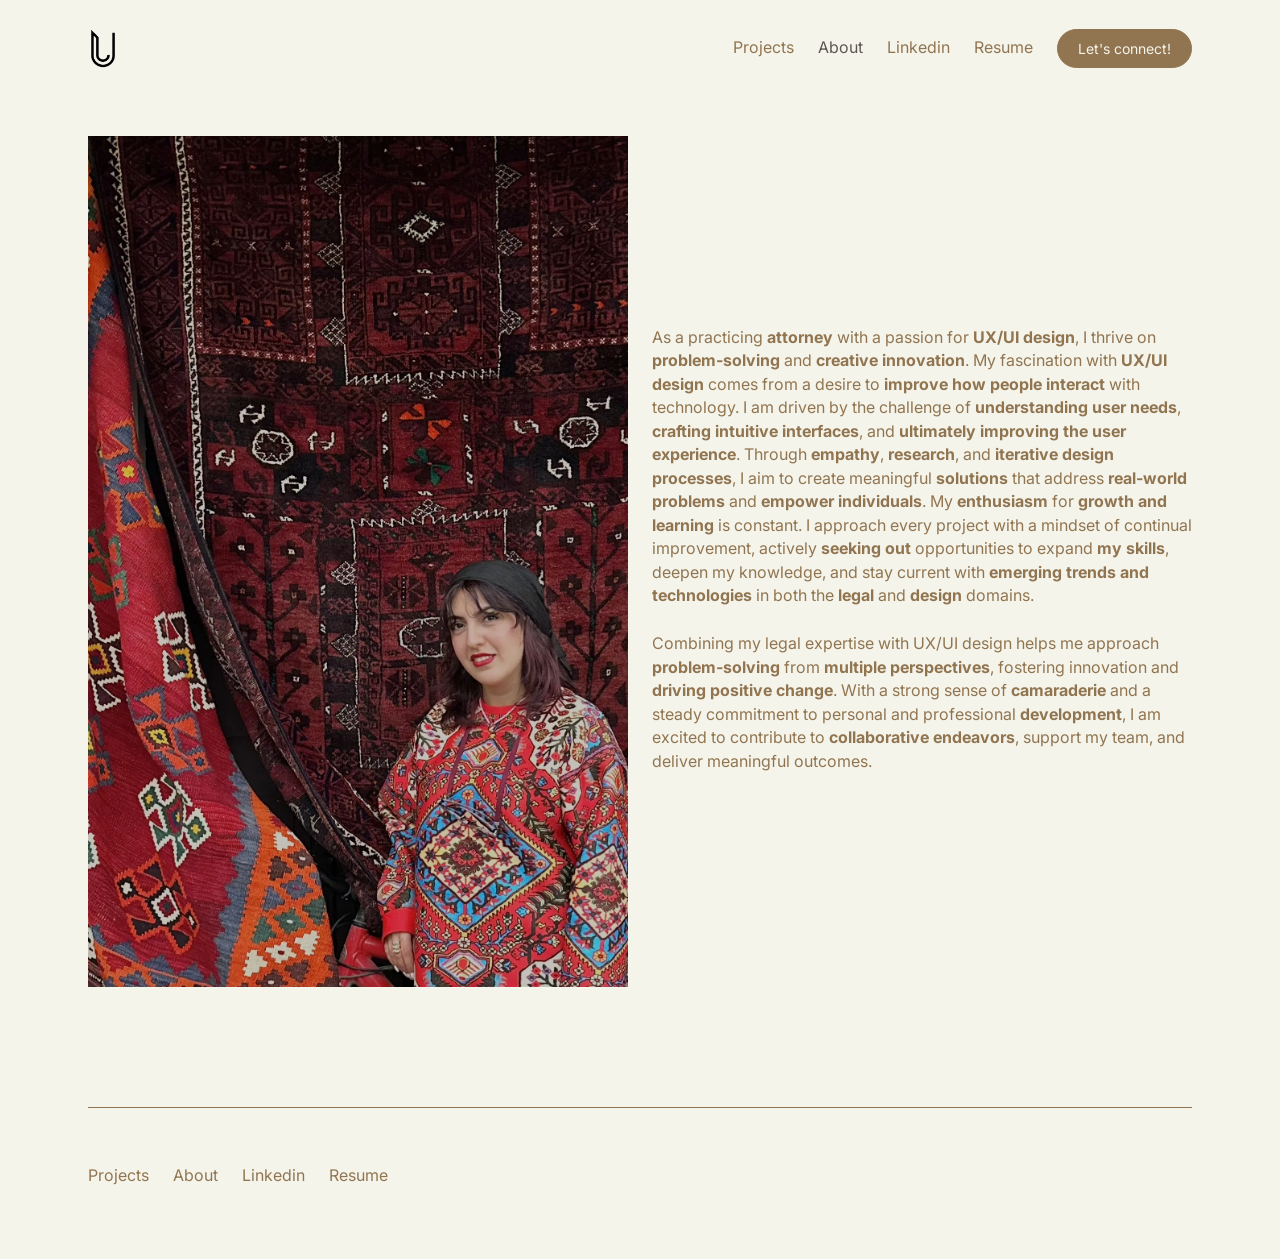
==== about.html @ b63288b0 "Add Lily Shaker portfolio site Static rebuild of lilyshaker.com: home, about, contact and four case " ====
<!doctype html>
<html lang="en">
<head>
<meta charset="utf-8">
<meta name="viewport" content="width=device-width, initial-scale=1, viewport-fit=cover">
<title>About — lily shaker&#x27;s Portfolio</title>
<meta name="description" content="lily shaker — UX /UI designer. It&#x27;s a lawyer&#x27;s journey into UX Design.">
<meta property="og:title" content="About — lily shaker&#x27;s Portfolio">
<meta property="og:description" content="lily shaker — UX /UI designer. It&#x27;s a lawyer&#x27;s journey into UX Design.">
<meta property="og:type" content="website">
<meta name="theme-color" content="#F5F4EB">
<link rel="icon" href="assets/img/photo_2025-04-30_170219-removebg-preview-c342f74a-4d41-411a-.webp">
<link rel="preconnect" href="https://fonts.googleapis.com">
<link rel="preconnect" href="https://fonts.gstatic.com" crossorigin>
<link rel="stylesheet" href="https://fonts.googleapis.com/css2?family=Inter:wght@400;700&display=swap">
<link rel="stylesheet" href="https://api.fontshare.com/v2/css?f[]=gambetta@600,700&display=swap">
<link rel="stylesheet" href="assets/css/style.css">
</head>
<body>
<header class="nav">
  <div class="wrap">
    <a class="logo" href="index.html" aria-label="Lily Shaker, home"><img src="assets/img/photo_2025-04-30_170219-removebg-preview-c342f74a-4d41-411a-.webp" alt="Lily Shaker logo" width="31" height="40"></a>
    <nav class="nav-links" aria-label="Main"><a href="index.html">Projects</a><a href="about.html" aria-current="page">About</a><a href="https://www.linkedin.com/in/lilyshaker" target="_blank" rel="noopener">Linkedin</a><a href="assets/Lily_Shaker_Resume.pdf" target="_blank" rel="noopener">Resume</a><a class="btn" href="contact.html">Let's connect!</a></nav>
    <button class="menu-btn" type="button" aria-label="Open menu" aria-expanded="false" aria-controls="menu"><svg viewBox="0 0 24 24" fill="none" stroke="currentColor" stroke-width="1.6" stroke-linecap="round"><path d="M4 7h16M4 12h16M4 17h16"/></svg></button>
  </div>
</header>
<div class="overlay" id="menu" aria-hidden="true">
  <div class="top">
    <a class="logo" href="index.html" aria-label="Lily Shaker, home"><img src="assets/img/photo_2025-04-30_170219-removebg-preview-c342f74a-4d41-411a-.webp" alt="" width="31" height="40"></a>
    <button class="close" type="button" aria-label="Close menu"><svg viewBox="0 0 24 24" fill="none" stroke="currentColor" stroke-width="1.6" stroke-linecap="round"><path d="M5 5l14 14M19 5L5 19"/></svg></button>
  </div>
  <nav aria-label="Menu"><a href="index.html">Projects</a><a href="about.html" aria-current="page">About</a><a href="https://www.linkedin.com/in/lilyshaker" target="_blank" rel="noopener">Linkedin</a><a href="assets/Lily_Shaker_Resume.pdf" target="_blank" rel="noopener">Resume</a><a class="btn" href="contact.html">Let's connect!</a></nav>
</div>
<main>
<section class="about">
  <div class="wrap grid12">
    <div style="grid-column:1/7" class="reveal"><img class="about-photo" src="assets/img/Rmwe0pkHVSwE8qAB.webp" alt="Lily Shaker standing in front of traditional Persian rugs" width="1341" height="2112"></div>
    <div style="grid-column:7/13" class="about-text rich reveal">
      <h1 class="visually-hidden" style="position:absolute;width:1px;height:1px;overflow:hidden;clip:rect(0 0 0 0)">About Lily Shaker</h1>
      <p>As a practicing <strong>attorney</strong> with a passion for <strong>UX/UI design</strong>, I thrive on <strong>problem-solving</strong> and <strong>creative innovation</strong>. My fascination with <strong>UX/UI design</strong> comes from a desire to <strong>improve how people interact</strong> with technology. I am driven by the challenge of <strong>understanding user needs</strong>, <strong>crafting intuitive interfaces</strong>, and <strong>ultimately improving the user experience</strong>. Through <strong>empathy</strong>, <strong>research</strong>, and <strong>iterative design processes</strong>, I aim to create meaningful <strong>solutions</strong> that address <strong>real-world problems</strong> and <strong>empower individuals</strong>. My <strong>enthusiasm</strong> for <strong>growth and learning</strong> is constant. I approach every project with a mindset of continual improvement, actively <strong>seeking out</strong> opportunities to expand <strong>my skills</strong>, deepen my knowledge, and stay current with <strong>emerging trends and technologies</strong> in both the <strong>legal</strong> and <strong>design</strong> domains.</p>
      <p>Combining my legal expertise with UX/UI design helps me approach <strong>problem-solving</strong> from <strong>multiple perspectives</strong>, fostering innovation and <strong>driving positive change</strong>. With a strong sense of <strong>camaraderie</strong> and a steady commitment to personal and professional <strong>development</strong>, I am excited to contribute to <strong>collaborative endeavors</strong>, support my team, and deliver meaningful outcomes.</p>
    </div>
  </div>
</section>
</main>
<footer class="footer">
  <div class="wrap">
    <hr class="rule">
    <nav aria-label="Footer"><a href="index.html">Projects</a><a href="about.html" aria-current="page">About</a><a href="https://www.linkedin.com/in/lilyshaker" target="_blank" rel="noopener">Linkedin</a><a href="assets/Lily_Shaker_Resume.pdf" target="_blank" rel="noopener">Resume</a></nav>
  </div>
</footer>
<button class="to-top" type="button" aria-label="Back to top"><svg viewBox="0 0 24 24" fill="none" stroke="currentColor" stroke-width="1.8" stroke-linecap="round" stroke-linejoin="round"><path d="M12 19V5M5 12l7-7 7 7"/></svg></button>
<script src="assets/js/main.js"></script>
</body>
</html>
---- assets/css/style.css ----
/* Lily Shaker portfolio
   Palette and type taken from the original lilyshaker.com theme */
:root {
  --bg: #F5F4EB;
  --ink: #5C5651;        /* headings */
  --text: #917550;       /* body copy, links, accents */
  --gold: #B58D56;
  --card: #E2E0D8;
  --line: #917550;
  --on-accent: #F5F4EB;
  --device: #1b1b1b;
  --serif: "Gambetta", "Libre Caslon Text", Georgia, "Times New Roman", serif;
  --sans: "Inter", system-ui, -apple-system, "Segoe UI", Roboto, Arial, sans-serif;
  --maxw: 1104px;
  --gutter: 24px;
  --nav-h: 96px;
  --ease: cubic-bezier(0.22, 0.61, 0.36, 1);
  color-scheme: light;
}

*, *::before, *::after { box-sizing: border-box; }
html { scroll-behavior: smooth; -webkit-text-size-adjust: 100%; }
body {
  margin: 0;
  background: var(--bg);
  color: var(--text);
  font: 400 16px/1.47 var(--sans);
  overflow-x: hidden;
}
img { max-width: 100%; height: auto; display: block; }
a { color: inherit; }
:focus-visible { outline: 2px solid var(--ink); outline-offset: 3px; border-radius: 4px; }
@media (prefers-reduced-motion: reduce) {
  html { scroll-behavior: auto; }
  *, *::before, *::after { animation: none !important; transition: none !important; }
}

/* ---------- Type ---------- */
h1, h2, h3, h4, h5 {
  font-family: var(--serif);
  font-weight: 600;
  color: var(--ink);
  margin: 0 0 .5em;
  text-wrap: balance;
}
h1 { font-size: 56px; line-height: 1.07; }
h2 { font-size: 44px; line-height: 1.14; }
h3 { font-size: 36px; line-height: 1.21; }
h4 { font-size: 28px; line-height: 1.3; }
h5 { font-size: 22px; line-height: 1.3; }
p, li { margin: 0 0 1em; }
p:last-child, ul:last-child, ol:last-child { margin-bottom: 0; }
ul, ol { padding-left: 1.4em; margin: 0 0 1em; }
li { margin-bottom: .35em; }
strong, b { font-weight: 700; }
.pc1 { color: var(--ink); }
.pc2 { color: var(--text); }
.pc3 { color: var(--gold); }
.pc4 { color: var(--card); }
.pc5 { color: var(--bg); }
.rich a { color: var(--ink); text-decoration-thickness: 1px; text-underline-offset: 3px; }
.rich a:hover { color: color-mix(in srgb, var(--ink) 80%, transparent); }

@media (max-width: 991px) {
  h1 { font-size: 40px; } h2 { font-size: 32.8px; } h3 { font-size: 28px; } h4 { font-size: 23.2px; }
}
@media (max-width: 600px) {
  h1 { font-size: 32px; line-height: 1.25; } h2 { font-size: 27.2px; line-height: 1.31; }
  h3 { font-size: 24px; line-height: 1.35; } h4 { font-size: 20.8px; line-height: 1.39; }
}

/* ---------- Layout ---------- */
.wrap { width: 100%; max-width: calc(var(--maxw) + 2 * var(--gutter)); margin-inline: auto; padding-inline: var(--gutter); }
.grid12 { display: grid; grid-template-columns: repeat(12, minmax(0, 1fr)); column-gap: 24px; row-gap: 32px; align-items: center; }
.grid12 > * { min-width: 0; }
.sec { position: relative; padding-block: var(--pt, 60px) var(--pb, 60px); }
.sec-bg { position: absolute; inset: 0; background-size: cover; background-position: center; z-index: -1; }
.align-center { text-align: center; }
.align-right { text-align: right; }
.align-left { text-align: left; }
@media (max-width: 767px) {
  .grid12 > * { grid-column: 1 / -1 !important; }
  .sec { padding-block: calc(var(--pt, 60px) * .6) calc(var(--pb, 60px) * .6); }
}

/* ---------- Navigation ---------- */
.nav {
  position: absolute; top: 0; left: 0; right: 0; z-index: 40;
  padding-top: env(safe-area-inset-top, 0px);
}
.nav .wrap { display: flex; align-items: center; justify-content: space-between; height: var(--nav-h); }
.logo { display: inline-flex; align-items: center; }
.logo img { width: 31px; height: 40px; object-fit: contain; }
.nav-links { display: flex; align-items: center; gap: 24px; }
.nav-links a { text-decoration: none; color: var(--text); transition: color .2s var(--ease); }
.nav-links a.btn, .overlay nav a.btn { color: var(--on-accent); }
.nav-links a:not(.btn):hover { color: var(--ink); }
.nav-links a[aria-current="page"] { color: var(--ink); }
.menu-btn { display: none; background: none; border: 0; padding: 8px; margin-right: -8px; cursor: pointer; color: var(--text); }
.menu-btn svg { width: 24px; height: 24px; display: block; }

.btn {
  display: inline-flex; align-items: center; justify-content: center;
  font: 400 14px/1.5 var(--sans); text-decoration: none; cursor: pointer;
  border-radius: 999px; padding: 8px 20px; border: 1px solid var(--text);
  background: var(--text); color: var(--on-accent);
  transition: color .2s var(--ease), background-color .2s var(--ease), box-shadow .2s var(--ease), border-color .2s var(--ease);
}
.btn:hover { background: var(--ink); border-color: var(--ink); color: var(--on-accent); }
.btn--outline { background: var(--bg); color: var(--text); font-size: 16px; padding: 10px 24px; }
.btn--outline:hover { background: var(--bg); color: var(--ink); border-color: var(--ink); }

.overlay {
  position: fixed; inset: 0; z-index: 60;
  background: color-mix(in srgb, var(--bg) 78%, transparent);
  -webkit-backdrop-filter: blur(16px); backdrop-filter: blur(16px);
  display: flex; flex-direction: column;
  padding: env(safe-area-inset-top, 0px) var(--gutter) 40px;
  opacity: 0; visibility: hidden; transition: opacity .25s var(--ease), visibility .25s;
}
.overlay.open { opacity: 1; visibility: visible; }
.overlay .top { display: flex; align-items: center; justify-content: space-between; height: var(--nav-h); }
.overlay .close { background: none; border: 0; padding: 8px; margin-right: -8px; cursor: pointer; color: var(--text); }
.overlay .close svg { width: 26px; height: 26px; display: block; }
.overlay nav { display: flex; flex-direction: column; align-items: center; gap: 40px; margin-top: 24px; }
.overlay nav a:not(.btn) { color: var(--text); text-decoration: none; font-size: 21px; }
.overlay nav a:not(.btn):hover { color: var(--ink); }
.overlay .btn { width: min(476px, 100%); font-size: 19px; padding: 14px; margin-top: 12px; }

@media (max-width: 991px) {
  .nav-links { display: none; }
  .menu-btn { display: block; }
}

/* ---------- Home hero ---------- */
.home-hero { position: relative; overflow: hidden; padding: calc(var(--nav-h) + 40px) 0 72px; text-align: center; }
.blobs { position: absolute; inset: -20% -10% auto; height: 120%; z-index: -1; pointer-events: none; filter: blur(60px); }
.blob { position: absolute; border-radius: 50%; opacity: .75; }
.blob.b1 { width: 46vw; height: 28vw; left: -8vw; top: -6vw; background: radial-gradient(circle at 50% 50%, #c9b089 0%, transparent 70%); animation: drift1 18s ease-in-out infinite alternate; }
.blob.b2 { width: 40vw; height: 32vw; right: -6vw; top: -10vw; background: radial-gradient(circle at 50% 50%, #c4a77b 0%, transparent 70%); animation: drift2 22s ease-in-out infinite alternate; }
.blob.b3 { width: 30vw; height: 22vw; left: 34vw; top: -12vw; background: radial-gradient(circle at 50% 50%, #ffffff 0%, transparent 70%); animation: drift3 16s ease-in-out infinite alternate; }
@keyframes drift1 { to { transform: translate(8vw, 3vw) scale(1.1); } }
@keyframes drift2 { to { transform: translate(-6vw, 4vw) scale(.92); } }
@keyframes drift3 { to { transform: translate(-10vw, 2vw) scale(1.15); } }
.home-hero h1 { font-size: 80px; line-height: 1.05; margin-bottom: 16px; }
.home-hero h2 { font-size: 56px; line-height: 1.07; margin-bottom: 28px; }
.home-hero p { max-width: 720px; margin: 0 auto; }
@media (max-width: 991px) { .home-hero h1 { font-size: 54.4px; } .home-hero h2 { font-size: 40px; } }
@media (max-width: 600px) { .home-hero h1 { font-size: 41.6px; line-height: 1.16; } .home-hero h2 { font-size: 32px; line-height: 1.25; } }

/* ---------- Project list ---------- */
.projects-head { padding-top: 24px; }
.projects-head h2 { font-weight: 700; margin-bottom: 40px; }
.rule { border: 0; border-top: 1px solid var(--line); margin: 0; }
.projects { display: grid; gap: 40px; padding-block: 56px 80px; }
.project {
  display: block; text-decoration: none; color: inherit;
  border: 1px solid var(--card); border-radius: 24px; padding: 24px;
  transition: background .3s, border-color .3s;
}
.project:hover { background: color-mix(in srgb, var(--card) 35%, var(--bg)); }
.project-media {
  position: relative; overflow: hidden; border-radius: 16px; background: var(--card);
  aspect-ratio: 2 / 1; max-width: 100%;
}
.project-media .stage { position: absolute; inset: 0; transition: transform .3s, filter .3s; }
.project:hover .project-media .stage { transform: scale(1.03); }
.project-info { padding: 36px clamp(0px, 7%, 52px) 28px; }
.label { display: inline-block; background: var(--text); color: var(--on-accent); font-size: 12px; line-height: 1.5; border-radius: 999px; padding: 8px 16px; margin-bottom: 16px; }
.project-info h3 { font-size: 32px; line-height: 1.25; margin-bottom: 14px; }
.project-info p { margin: 0; max-width: 62ch; }
@media (max-width: 991px) { .project-info h3 { font-size: 25.6px; } }
@media (max-width: 600px) {
  .project { padding: 12px; border-radius: 20px; }
  .project-media { aspect-ratio: 4 / 3; }
  .project-info { padding: 22px 8px 12px; }
  .project-info h3 { font-size: 22.4px; }
}

/* Device mockups used in covers */
.dev { position: absolute; box-shadow: 0 18px 40px rgba(40, 30, 15, .22); }
.dev img { width: 100%; height: 100%; object-fit: cover; object-position: top; }
.dev.phone { aspect-ratio: 9 / 19.5; border-radius: 9% / 4.2%; border: 5px solid var(--device); overflow: hidden; background: #000; }
.dev.laptop { border-radius: 10px 10px 4px 4px; border: 7px solid var(--device); border-bottom-width: 9px; overflow: hidden; background: #000; }
.dev.flat { border-radius: 14px; overflow: hidden; }
.cover-travl .laptop { width: 64%; aspect-ratio: 16 / 10; right: 0; bottom: -14%; border-right: 0; border-radius: 10px 0 0 4px; }
.cover-travl .phone { width: 19%; left: 26%; bottom: -26%; z-index: 2; }
.cover-tru .phone { width: 20%; bottom: -30%; }
.cover-tru .p1 { left: 26%; z-index: 1; bottom: -42%; }
.cover-tru .p2 { left: 38%; z-index: 0; bottom: -16%; width: 24%; }
.cover-tru .p3 { left: 58%; z-index: 1; bottom: -42%; }
.cover-thera .stage { transform-origin: 60% 40%; }
.cover-thera .strip { position: absolute; inset: -30% -10% -30% 10%; display: flex; gap: 4%; transform: rotate(-28deg); align-items: center; }
.cover-thera .strip .dev { position: relative; width: 24%; flex: none; }
.cover-thera .strip .dev:nth-child(2) { transform: translateY(-14%); }
.cover-thera .strip .dev:nth-child(3) { transform: translateY(10%); }
.cover-shoniz .laptop { width: 60%; aspect-ratio: 16 / 9.6; left: 25%; bottom: -6%; }
.cover-shoniz .laptop.small { width: 33%; left: 53%; bottom: -24%; z-index: 2; }

/* ---------- Case study ---------- */
.cs-hero { overflow: hidden; padding-top: calc(var(--nav-h) + 40px); min-height: 640px; display: flex; align-items: center; }
.cs-hero .wrap { width: 100%; }
.cs-hero h1, .cs-hero .rich h2 { font-size: 56px; line-height: 1.07; }
.cs-hero-art { position: relative; aspect-ratio: 1 / 1; max-width: 100%; }
.cs-hero-art .stage { position: absolute; inset: 0; }
.cs-hero-art .dev { box-shadow: 0 24px 50px rgba(40, 30, 15, .25); }
@media (max-width: 767px) { .cs-hero { min-height: 0; } .cs-hero-art { aspect-ratio: 4 / 3; } }

.media img, .media video { width: 100%; height: auto; cursor: zoom-in; }
.media video { cursor: default; }

/* Galleries */
.g-grid { display: grid; grid-template-columns: repeat(var(--cols, 2), minmax(0, 1fr)); gap: 24px; align-items: start; }
@media (max-width: 991px) { .g-grid { grid-template-columns: repeat(min(var(--cols, 2), 4), minmax(0, 1fr)); } }
@media (max-width: 600px) { .g-grid { grid-template-columns: repeat(min(var(--cols, 2), 2), minmax(0, 1fr)); gap: 16px; } }
.g-grid img { width: 100%; height: auto; cursor: zoom-in; }

.phone-frame {
  position: relative; aspect-ratio: 9 / 19.5; width: 100%; max-width: 100%;
  border-radius: 13% / 6%; border: 6px solid var(--device); background: #000;
  overflow: hidden; box-shadow: 0 12px 30px rgba(40, 30, 15, .16);
}
.phone-frame::before { content: ""; position: absolute; top: 1.6%; left: 50%; width: 30%; height: 2.4%; background: var(--device); border-radius: 999px; transform: translateX(-50%); z-index: 2; }
.phone-frame img { width: 100%; height: auto; transform: translateY(0); transition: transform 4s ease-in-out; cursor: zoom-in; }
.phone-frame:hover img.scrolls { transform: translateY(var(--scroll, 0)); }
.browser-frame { border-radius: 12px; overflow: hidden; background: #fff; box-shadow: 0 12px 30px rgba(40, 30, 15, .16); }
.browser-frame .bar { height: 26px; background: #e9e6dd; display: flex; align-items: center; gap: 6px; padding-left: 12px; }
.browser-frame .bar i { width: 9px; height: 9px; border-radius: 50%; background: #cfc6b6; }
.browser-frame img { width: 100%; height: auto; }

/* Slider */
.slider { position: relative; }
.slider-track { display: flex; overflow-x: auto; scroll-snap-type: x mandatory; scrollbar-width: none; gap: 0; border-radius: 0; }
.slider-track::-webkit-scrollbar { display: none; }
.slide { flex: 0 0 100%; scroll-snap-align: center; display: flex; align-items: center; justify-content: center; }
.slide img { width: 100%; height: auto; max-height: 80vh; object-fit: contain; cursor: zoom-in; }
.slider-arrow {
  position: absolute; top: 50%; transform: translateY(-50%); z-index: 2;
  width: 44px; height: 44px; border-radius: 50%; border: 0; cursor: pointer;
  background: color-mix(in srgb, var(--bg) 88%, transparent); color: var(--ink);
  box-shadow: 0 4px 14px rgba(40, 30, 15, .18); display: grid; place-items: center;
  transition: background .2s var(--ease), opacity .2s;
}
.slider-arrow:hover { background: var(--bg); }
.slider-arrow[disabled] { opacity: .35; cursor: default; }
.slider-arrow.prev { left: -22px; } .slider-arrow.next { right: -22px; }
.slider-arrow svg { width: 18px; height: 18px; }
@media (max-width: 767px) { .slider-arrow.prev { left: 6px; } .slider-arrow.next { right: 6px; } }
.dots { display: flex; justify-content: center; gap: 8px; margin-top: 18px; }
.dot { width: 8px; height: 8px; border-radius: 50%; border: 0; padding: 0; background: color-mix(in srgb, var(--text) 35%, transparent); cursor: pointer; transition: background .2s, transform .2s; }
.dot.active { background: var(--text); transform: scale(1.25); }

/* Carousel of phones */
.carousel .slider-track { gap: 24px; scroll-snap-type: x mandatory; padding-block: 8px 16px; }
.carousel .slide { flex: 0 0 calc((100% - 24px * (var(--cols, 3) - 1)) / var(--cols, 3)); scroll-snap-align: start; }
@media (max-width: 767px) { .carousel .slide { flex-basis: calc((100% - 24px) / 2); } }

/* Tilted marquee */
.tilted { position: relative; height: 640px; overflow: hidden; }
.tilted-inner { position: absolute; left: 50%; top: 50%; width: 140%; display: flex; gap: 28px; justify-content: center; transform: translate(-50%, -50%) rotate(-18deg); }
.tilted-col { display: flex; flex-direction: column; gap: 28px; width: 210px; flex: none; animation: rise 40s linear infinite; }
.tilted-col:nth-child(even) { animation-name: fall; }
.tilted-col .phone-frame { flex: none; }
@keyframes rise { from { transform: translateY(0); } to { transform: translateY(-50%); } }
@keyframes fall { from { transform: translateY(-50%); } to { transform: translateY(0); } }
@media (max-width: 767px) { .tilted { height: 440px; } .tilted-col { width: 140px; gap: 18px; } .tilted-inner { gap: 18px; } }

/* CTA */
.cta .btn { margin-top: 24px; }

/* Columns */
.col-block h4, .col-block h3 { margin-bottom: 12px; }

/* Related */
.related { padding-block: 60px 40px; }
.related h3 { text-align: center; margin-bottom: 40px; }
.related-grid { display: grid; grid-template-columns: repeat(3, minmax(0, 1fr)); gap: 48px; }
.related-card { text-decoration: none; color: inherit; display: block; }
.related-card .project-media { aspect-ratio: 4 / 3; border-radius: 16px; margin-bottom: 18px; }
.related-card:hover .stage { transform: scale(1.04); }
.related-card h4 { font-size: 25.76px; margin-bottom: 6px; }
.related-card p { font-size: 14.72px; margin: 0; }
@media (max-width: 767px) { .related-grid { grid-template-columns: 1fr; gap: 36px; } }

/* ---------- About ---------- */
.about { padding: calc(var(--nav-h) + 40px) 0 80px; }
.about-photo { width: 100%; max-width: 100%; aspect-ratio: 528 / 832; object-fit: cover; }
.about-text p { margin-bottom: 1.5em; }
@media (min-width: 768px) { .about .grid12 { align-items: center; } }

/* ---------- Contact ---------- */
.contact { padding: calc(var(--nav-h) + 40px) 0 80px; }
.contact .grid12 { align-items: start; }
.contact h1 { font-size: 36px; line-height: 1.21; margin-bottom: 16px; }
.form { display: grid; gap: 22px; }
.field { display: grid; gap: 8px; }
.field label { color: var(--text); }
.field input, .field textarea {
  width: 100%; font: 400 16px/1.47 var(--sans); color: var(--ink);
  background: transparent; border: 1px solid var(--card); border-radius: 8px; padding: 12px 14px;
  transition: border-color .2s var(--ease);
}
.field textarea { min-height: 200px; resize: vertical; }
.field input:focus, .field textarea:focus { outline: none; border-color: var(--text); }
.form .btn { justify-self: start; }
.form-note { font-size: 14px; margin: 0; min-height: 1.5em; }
.email-line { margin-top: 24px; }
.email-line a { color: var(--ink); }

/* ---------- Footer ---------- */
.footer { padding: 40px 0 72px; }
.footer .rule { margin-bottom: 56px; }
.footer nav { display: flex; gap: 24px; flex-wrap: wrap; }
.footer a { text-decoration: none; color: var(--text); transition: color .2s var(--ease); }
.footer a:hover { color: var(--ink); }

/* Scroll to top */
.to-top {
  position: fixed; right: 20px; bottom: calc(20px + env(safe-area-inset-bottom, 0px)); z-index: 30;
  width: 44px; height: 44px; border-radius: 50%; border: 1px solid var(--text);
  background: var(--bg); color: var(--text); cursor: pointer; display: grid; place-items: center;
  opacity: 0; visibility: hidden; transform: translateY(8px); transition: .2s ease-in-out;
}
.to-top.show { opacity: 1; visibility: visible; transform: none; }
.to-top:hover { color: var(--ink); border-color: var(--ink); }
.to-top svg { width: 18px; height: 18px; }

/* Lightbox */
.lightbox { position: fixed; inset: 0; z-index: 80; background: rgba(30, 26, 22, .88); display: grid; place-items: center; padding: 24px; opacity: 0; visibility: hidden; transition: opacity .2s; cursor: zoom-out; }
.lightbox.open { opacity: 1; visibility: visible; }
.lightbox img { max-width: 100%; max-height: 100%; object-fit: contain; border-radius: 6px; }

/* Reveal on scroll (content stays visible without JS) */
.js .reveal { opacity: 0; transform: translateY(18px); transition: opacity .7s var(--ease), transform .7s var(--ease); }
.js .reveal.in { opacity: 1; transform: none; }

/* ---------- Section extras ---------- */
.sec { isolation: isolate; overflow: clip; }
.sec-glow { position: absolute; inset: -20%; z-index: -1; pointer-events: none;
  background: radial-gradient(40% 50% at 70% 30%, var(--glow) 0%, transparent 70%), radial-gradient(35% 40% at 20% 80%, var(--glow) 0%, transparent 70%);
  filter: blur(40px); opacity: .55; }

/* Composed mockups */
.mock { position: relative; aspect-ratio: 4 / 3; max-width: 100%; border-radius: 16px; overflow: hidden; background: var(--mbg, var(--card)); }
.mock-row { position: absolute; inset: 0; display: flex; justify-content: center; align-items: flex-start; gap: 5%; padding-top: 9%; }
.mock .dev { position: relative; flex: none; box-shadow: 0 14px 30px rgba(40, 30, 15, .18); }
.mock .dev.phone { width: 34%; border-width: 4px; }
.mock.n2 .dev.phone { width: 30%; }
.mock.n3 .dev.phone { width: 25%; }
.mock.n4 .dev.phone { width: 22%; }
.mock.middle .mock-row { align-items: center; padding-top: 0; }
.mock.middle.n3 .dev:nth-child(2) { width: 29%; z-index: 1; }
.mock.slided .dev:nth-child(even) { transform: translateY(14%); }
.mock.n1.slided .dev { transform: translateY(6%); }
.mock.rotated .mock-row { inset: -25% -20%; transform: rotate(-24deg); align-items: center; padding-top: 0; gap: 4%; }
.mock.rotated .dev.phone { width: 20%; }
.mock.rotated.n3 .dev.phone { width: 23%; }
.mock.rotated .dev:nth-child(odd) { transform: translateY(-10%); }
.mock-desktop .mock-row { align-items: center; padding: 0 6%; }
.mock-desktop .dev.laptop { width: 82%; }
.mock-desktop .dev.phone.side { position: absolute; width: 18%; right: 7%; bottom: 8%; }
.mock .dev img { cursor: zoom-in; }

.col-media { margin-bottom: 24px; }
.col-block h4 { margin-top: 4px; }

/* Cards */
.cards { align-items: stretch; row-gap: 24px; }
.card { background: var(--cbg, var(--card)); border-radius: 16px; padding: 32px 28px; }
.card h3 { font-size: 28px; margin-bottom: 10px; }

/* Marquee text */
.marquee { overflow: hidden; -webkit-mask-image: linear-gradient(90deg, transparent, #000 12%, #000 88%, transparent); mask-image: linear-gradient(90deg, transparent, #000 12%, #000 88%, transparent); }
.marquee-track { display: flex; width: max-content; gap: 36px; align-items: center; animation: marquee 40s linear infinite;
  font: 600 36px/40px var(--serif); color: var(--ink); white-space: nowrap; }
.marquee-track .sep { font-size: 22px; color: var(--text); }
@keyframes marquee { to { transform: translateX(-50%); } }
@media (max-width: 600px) { .marquee-track { font-size: 26px; line-height: 30px; gap: 24px; } }

/* Process steps */
.process { display: flex; justify-content: center; flex-wrap: wrap; gap: 12px 28px; }
.step { display: inline-flex; align-items: center; gap: 12px; text-decoration: none; color: var(--ink);
  border: 1px solid var(--text); border-radius: 999px; padding: 8px 20px 8px 8px; transition: background .2s var(--ease), color .2s var(--ease); }
.step-n { width: 32px; height: 32px; border-radius: 50%; display: grid; place-items: center; background: var(--ink); color: var(--bg); font-size: 14px; font-variant-numeric: tabular-nums; }
.step:hover { background: var(--ink); color: var(--bg); }
.step:hover .step-n { background: var(--bg); color: var(--ink); }

/* Sliders size to the current slide */
.slider-track { align-items: flex-start; transition: height .35s var(--ease); }
.slide { align-self: flex-start; }

/* Long screenshots */
.slide .phone-frame img, .slide .browser-frame img { max-height: none; object-fit: initial; }
.slide .phone-frame { max-width: 360px; margin-inline: auto; }
.carousel .slide .phone-frame { max-width: none; }
.phone-frame.scrollable { overflow-y: auto; scrollbar-width: none; }
.phone-frame.scrollable::-webkit-scrollbar { display: none; }
.phone-frame.scrollable img { transition: none; cursor: ns-resize; }
.phone-frame.scrollable:hover img.scrolls { transform: none; }
.browser-frame.scroll { width: 100%; }
.browser-frame.scroll .scroll-area { aspect-ratio: 16 / 10; overflow-y: auto; overscroll-behavior: contain; }
.browser-frame.scroll img { width: 100%; height: auto; }
.hero-media .mock { aspect-ratio: 1 / 1; background: transparent; }
.hero-media .phone-frame { max-width: 300px; margin-inline: auto; }
.col-block[style*="1/13"] .mock { aspect-ratio: 2 / 1; }
.align-center ul, .align-center ol { list-style-position: inside; padding-left: 0; }
.align-center li > p { display: inline; }
figure.media { margin: 0; } .caption { font-size: 14px; margin-top: 12px; }
.actions { display: flex; gap: 12px; flex-wrap: wrap; margin-top: 24px; } .align-center .actions { justify-content: center; }
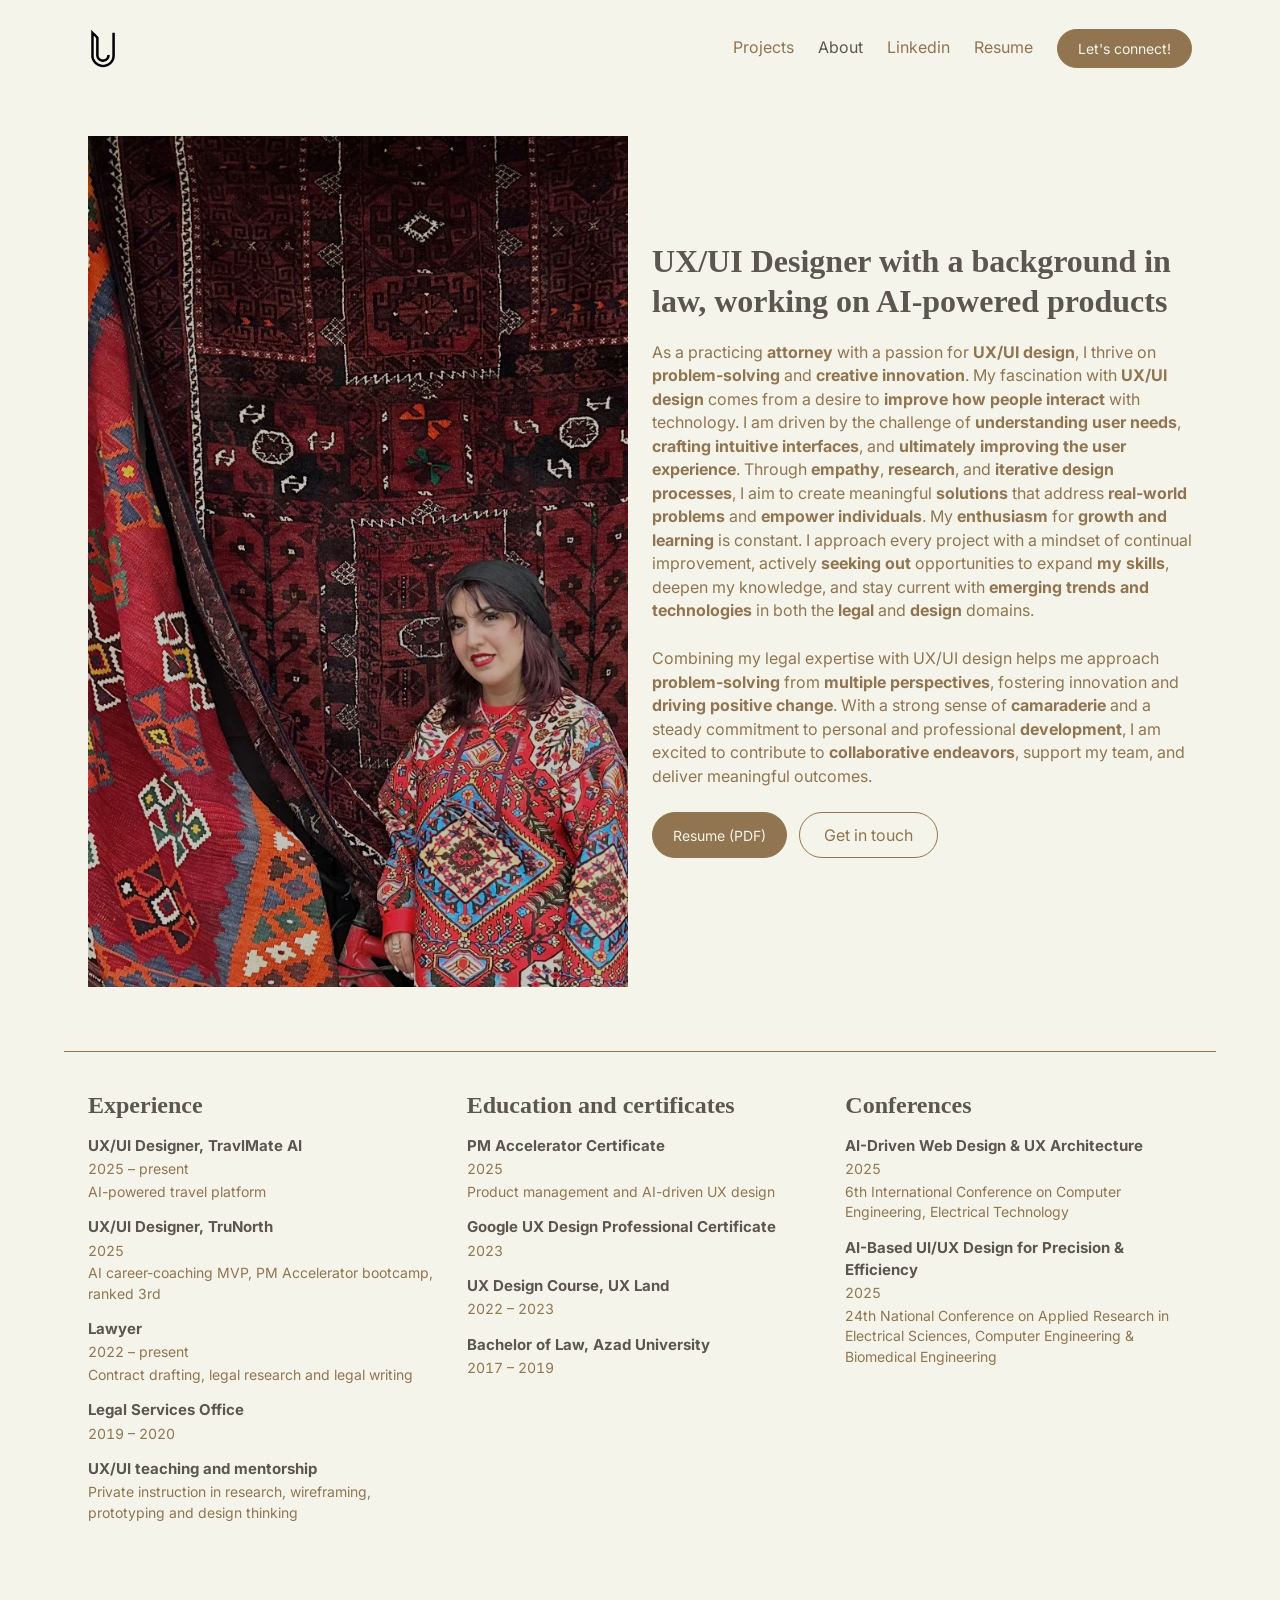
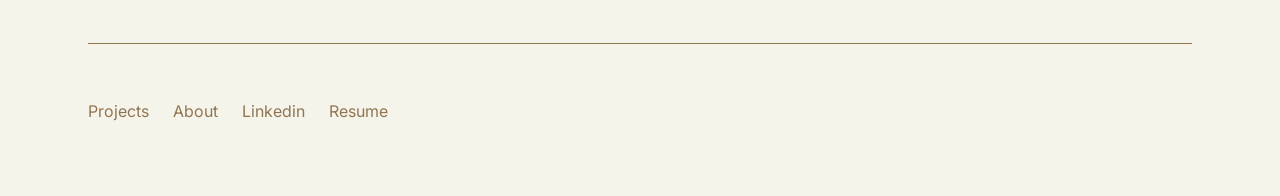
==== commit 4724e4e9: "Reposition portfolio around AI product work - Home: headline and intro focused on AI-powered product" ====
--- a/about.html
+++ b/about.html
@@ -4,11 +4,12 @@
 <meta charset="utf-8">
 <meta name="viewport" content="width=device-width, initial-scale=1, viewport-fit=cover">
 <title>About — lily shaker&#x27;s Portfolio</title>
-<meta name="description" content="lily shaker — UX /UI designer. It&#x27;s a lawyer&#x27;s journey into UX Design.">
+<meta name="description" content="Lily Shaker is a UX/UI designer working on AI-powered products: TravlMate, an AI travel app in development, and TruNorth, an AI career-coaching MVP ranked 3rd at the PM Accelerator bootcamp. Background in law.">
 <meta property="og:title" content="About — lily shaker&#x27;s Portfolio">
-<meta property="og:description" content="lily shaker — UX /UI designer. It&#x27;s a lawyer&#x27;s journey into UX Design.">
+<meta property="og:description" content="Lily Shaker is a UX/UI designer working on AI-powered products: TravlMate, an AI travel app in development, and TruNorth, an AI career-coaching MVP ranked 3rd at the PM Accelerator bootcamp. Background in law.">
 <meta property="og:type" content="website">
 <meta name="theme-color" content="#F5F4EB">
+<script type="application/ld+json">{"@context": "https://schema.org", "@type": "Person", "name": "Lily Shaker", "jobTitle": "UX/UI Designer", "url": "https://www.lilyshaker.com/", "sameAs": ["https://www.linkedin.com/in/lilyshaker"]}</script>
 <link rel="icon" href="assets/img/photo_2025-04-30_170219-removebg-preview-c342f74a-4d41-411a-.webp">
 <link rel="preconnect" href="https://fonts.googleapis.com">
 <link rel="preconnect" href="https://fonts.gstatic.com" crossorigin>
@@ -36,11 +37,13 @@
   <div class="wrap grid12">
     <div style="grid-column:1/7" class="reveal"><img class="about-photo" src="assets/img/Rmwe0pkHVSwE8qAB.webp" alt="Lily Shaker standing in front of traditional Persian rugs" width="1341" height="2112"></div>
     <div style="grid-column:7/13" class="about-text rich reveal">
-      <h1 class="visually-hidden" style="position:absolute;width:1px;height:1px;overflow:hidden;clip:rect(0 0 0 0)">About Lily Shaker</h1>
+      <h1 class="about-title">UX/UI Designer with a background in law, working on AI-powered products</h1>
       <p>As a practicing <strong>attorney</strong> with a passion for <strong>UX/UI design</strong>, I thrive on <strong>problem-solving</strong> and <strong>creative innovation</strong>. My fascination with <strong>UX/UI design</strong> comes from a desire to <strong>improve how people interact</strong> with technology. I am driven by the challenge of <strong>understanding user needs</strong>, <strong>crafting intuitive interfaces</strong>, and <strong>ultimately improving the user experience</strong>. Through <strong>empathy</strong>, <strong>research</strong>, and <strong>iterative design processes</strong>, I aim to create meaningful <strong>solutions</strong> that address <strong>real-world problems</strong> and <strong>empower individuals</strong>. My <strong>enthusiasm</strong> for <strong>growth and learning</strong> is constant. I approach every project with a mindset of continual improvement, actively <strong>seeking out</strong> opportunities to expand <strong>my skills</strong>, deepen my knowledge, and stay current with <strong>emerging trends and technologies</strong> in both the <strong>legal</strong> and <strong>design</strong> domains.</p>
       <p>Combining my legal expertise with UX/UI design helps me approach <strong>problem-solving</strong> from <strong>multiple perspectives</strong>, fostering innovation and <strong>driving positive change</strong>. With a strong sense of <strong>camaraderie</strong> and a steady commitment to personal and professional <strong>development</strong>, I am excited to contribute to <strong>collaborative endeavors</strong>, support my team, and deliver meaningful outcomes.</p>
+      <p class="actions"><a class="btn" href="assets/Lily_Shaker_Resume.pdf" target="_blank" rel="noopener">Resume (PDF)</a><a class="btn btn--outline" href="contact.html">Get in touch</a></p>
     </div>
   </div>
+  <div class="wrap facts-grid reveal"><div class="facts-col"><h2>Experience</h2><ul class="facts"><li><span class="f-what">UX/UI Designer, TravlMate AI</span><span class=f-when>2025 – present</span><span class=f-note>AI-powered travel platform</span></li><li><span class="f-what">UX/UI Designer, TruNorth</span><span class=f-when>2025</span><span class=f-note>AI career-coaching MVP, PM Accelerator bootcamp, ranked 3rd</span></li><li><span class="f-what">Lawyer</span><span class=f-when>2022 – present</span><span class=f-note>Contract drafting, legal research and legal writing</span></li><li><span class="f-what">Legal Services Office</span><span class=f-when>2019 – 2020</span></li><li><span class="f-what">UX/UI teaching and mentorship</span><span class=f-note>Private instruction in research, wireframing, prototyping and design thinking</span></li></ul></div><div class="facts-col"><h2>Education and certificates</h2><ul class="facts"><li><span class="f-what">PM Accelerator Certificate</span><span class=f-when>2025</span><span class=f-note>Product management and AI-driven UX design</span></li><li><span class="f-what">Google UX Design Professional Certificate</span><span class=f-when>2023</span></li><li><span class="f-what">UX Design Course, UX Land</span><span class=f-when>2022 – 2023</span></li><li><span class="f-what">Bachelor of Law, Azad University</span><span class=f-when>2017 – 2019</span></li></ul></div><div class="facts-col"><h2>Conferences</h2><ul class="facts"><li><span class="f-what">AI-Driven Web Design &amp; UX Architecture</span><span class=f-when>2025</span><span class=f-note>6th International Conference on Computer Engineering, Electrical Technology</span></li><li><span class="f-what">AI-Based UI/UX Design for Precision &amp; Efficiency</span><span class=f-when>2025</span><span class=f-note>24th National Conference on Applied Research in Electrical Sciences, Computer Engineering &amp; Biomedical Engineering</span></li></ul></div></div>
 </section>
 </main>
 <footer class="footer">
--- a/assets/css/style.css
+++ b/assets/css/style.css
@@ -407,3 +407,52 @@
 .align-center li > p { display: inline; }
 figure.media { margin: 0; } .caption { font-size: 14px; margin-top: 12px; }
 .actions { display: flex; gap: 12px; flex-wrap: wrap; margin-top: 24px; } .align-center .actions { justify-content: center; }
+
+/* ---------- Positioning additions ---------- */
+.hero-lead { color: var(--ink); font-size: 18px; margin-bottom: 12px !important; }
+.home-hero h2 { text-wrap: balance; }
+.meta-row { list-style: none; padding: 0; margin: 16px 0 0; display: flex; flex-wrap: wrap; gap: 8px; }
+.meta-row li { margin: 0; font-size: 13px; line-height: 1.4; border: 1px solid var(--card); border-radius: 999px; padding: 4px 12px; color: var(--ink); }
+.projects--earlier { grid-template-columns: repeat(2, minmax(0, 1fr)); gap: 32px; }
+.project--small .project-media { aspect-ratio: 4 / 3; }
+.project--small .project-info { padding: 24px 8px 8px; }
+.project--small h3 { font-size: 25.6px; }
+@media (max-width: 767px) { .projects--earlier { grid-template-columns: 1fr; } }
+
+.ai-section { padding-block: 24px 72px; }
+.section-intro { max-width: 720px; margin-bottom: 32px; }
+.section-intro h2 { margin-bottom: 8px; }
+.patterns { display: grid; grid-template-columns: repeat(auto-fit, minmax(min(100%, 300px), 1fr)); gap: 20px; }
+.pattern { background: var(--card); border-radius: 16px; padding: 24px; display: flex; flex-direction: column; }
+.pattern h3 { font-size: 24px; margin-bottom: 10px; }
+.pattern p { font-size: 15px; margin-bottom: 12px; }
+.pattern .mine { color: var(--ink); }
+.pattern-links { margin-top: auto !important; margin-bottom: 0 !important; }
+.pattern-links a { color: var(--ink); font-weight: 700; text-decoration: none; }
+.pattern-links a:hover { text-decoration: underline; text-underline-offset: 3px; }
+
+.glance { --pt: 20px; --pb: 40px; }
+.glance .wrap > * { max-width: 100%; }
+.glance h2 { font-size: 36px; margin-bottom: 20px; }
+.glance-facts { display: grid; grid-template-columns: repeat(auto-fit, minmax(min(100%, 220px), 1fr)); gap: 16px 24px; margin: 0 0 32px; padding: 24px; border: 1px solid var(--card); border-radius: 16px; }
+.glance-facts dt { font: 600 18px/1.3 var(--serif); color: var(--ink); margin-bottom: 4px; }
+.glance-facts dd { margin: 0; font-size: 15px; }
+.glance-cols { display: grid; grid-template-columns: repeat(2, minmax(0, 1fr)); gap: 32px; }
+.glance-cols h3 { font-size: 24px; margin-bottom: 12px; }
+.glance-cols li { font-size: 15px; }
+.glance-note { font-size: 14px; margin-top: 20px; color: var(--ink); }
+@media (max-width: 767px) { .glance-cols { grid-template-columns: 1fr; gap: 16px; } }
+
+.about-title { font-size: 32px; line-height: 1.25; margin-bottom: 20px; }
+.about-text .actions { display: flex; gap: 12px; flex-wrap: wrap; }
+.facts-grid { display: grid; grid-template-columns: repeat(auto-fit, minmax(min(100%, 300px), 1fr)); gap: 32px; margin-top: 64px; padding-top: 40px; border-top: 1px solid var(--line); }
+.facts-col h2 { font-size: 24px; margin-bottom: 16px; }
+.facts { list-style: none; padding: 0; margin: 0; display: grid; gap: 14px; }
+.facts li { margin: 0; display: grid; gap: 2px; font-size: 15px; }
+.f-what { color: var(--ink); font-weight: 700; }
+.f-when { font-variant-numeric: tabular-nums; font-size: 14px; }
+.f-note { font-size: 14px; }
+.on-dark .rich, .on-dark .rich h1, .on-dark .rich h2, .on-dark .rich h3, .on-dark .rich h4, .on-dark .rich p, .on-dark .rich [class^="pc"] { color: var(--bg); }
+.rich a.btn { color: var(--on-accent); text-decoration: none; }
+.rich a.btn--outline { color: var(--text); }
+.rich a.btn--outline:hover { color: var(--ink); }
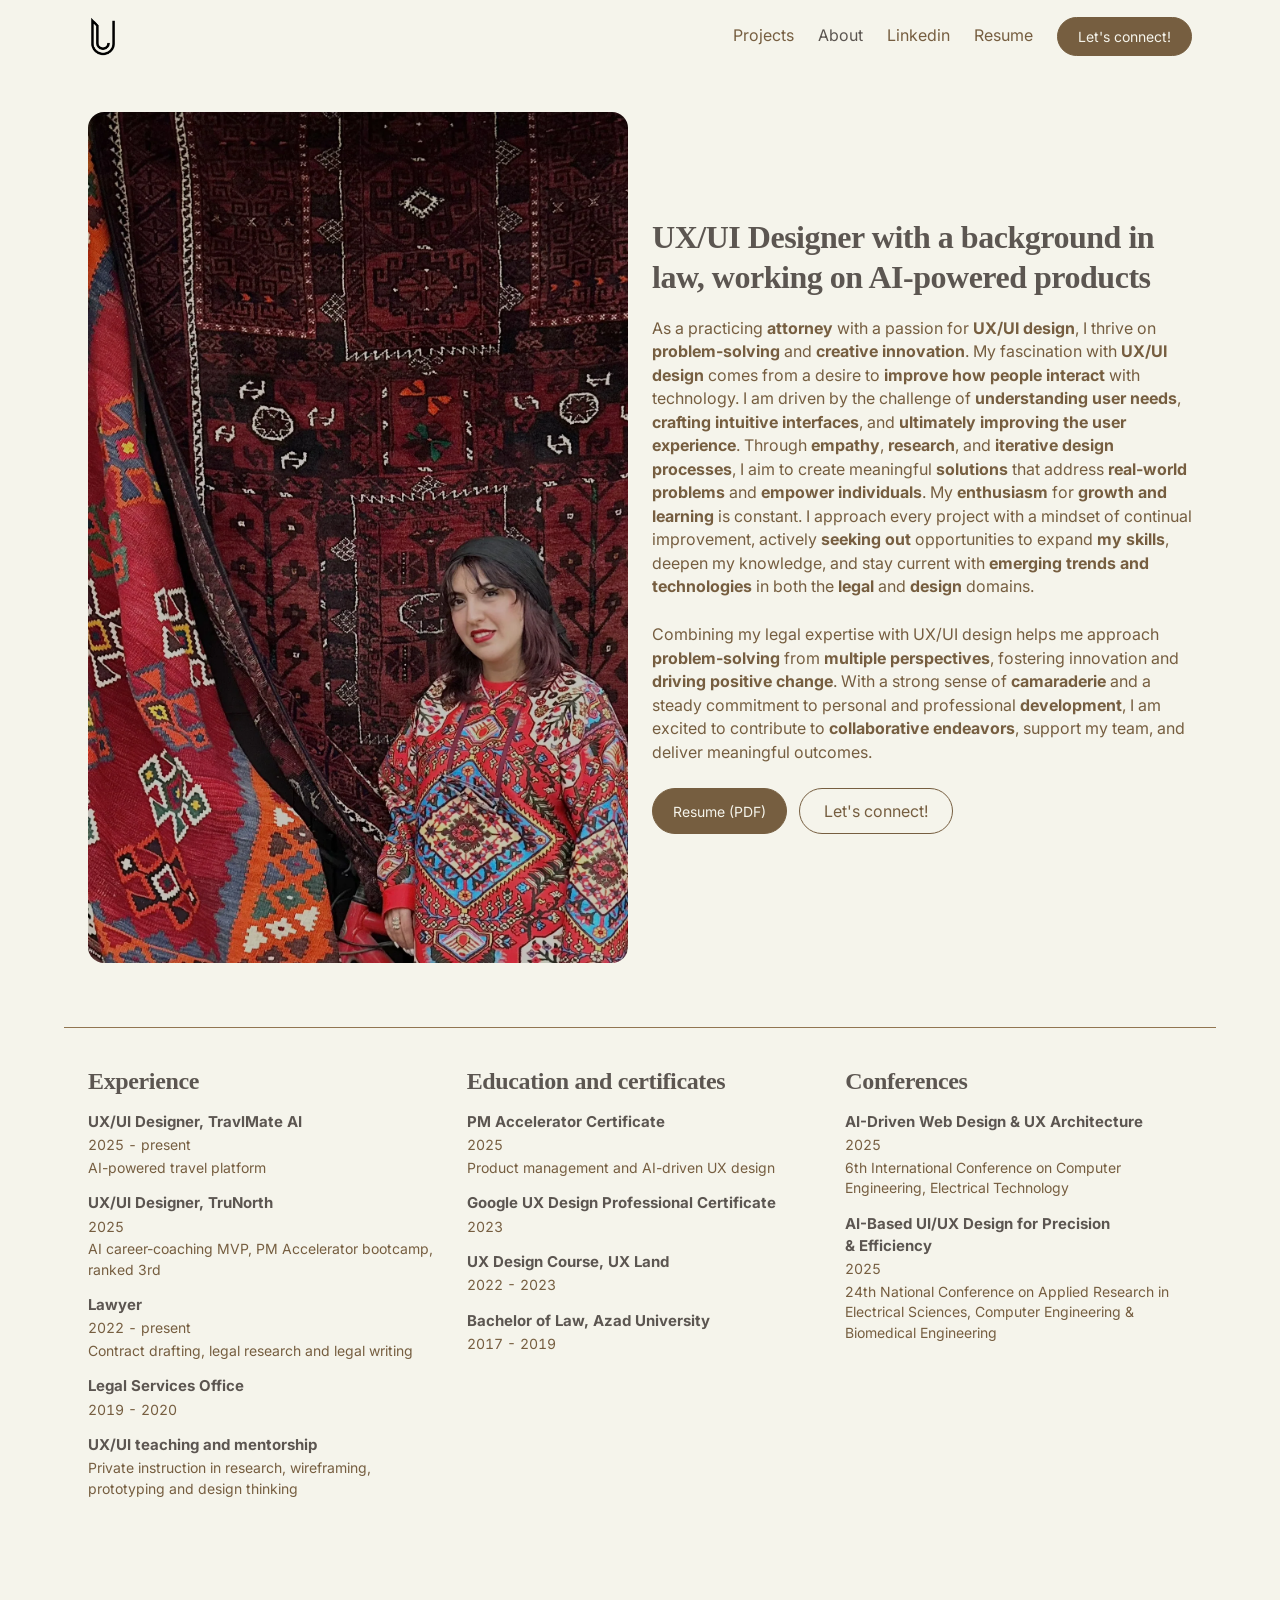
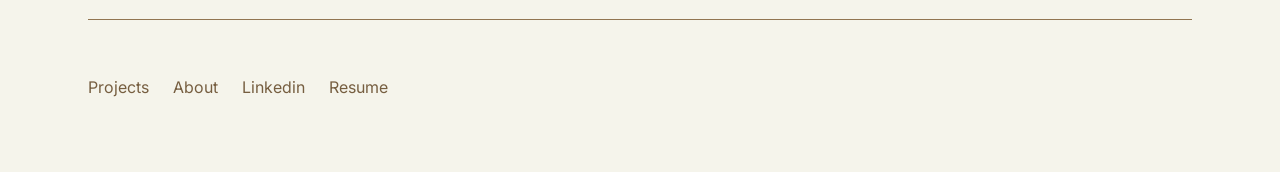
==== commit 909047f8: "Apply taste-skill UX/UI pass, keeping Lily's brand - Home: left-aligned split hero with Lily's photo" ====
--- a/about.html
+++ b/about.html
@@ -3,9 +3,9 @@
 <head>
 <meta charset="utf-8">
 <meta name="viewport" content="width=device-width, initial-scale=1, viewport-fit=cover">
-<title>About — lily shaker&#x27;s Portfolio</title>
+<title>About | Lily Shaker</title>
 <meta name="description" content="Lily Shaker is a UX/UI designer working on AI-powered products: TravlMate, an AI travel app in development, and TruNorth, an AI career-coaching MVP ranked 3rd at the PM Accelerator bootcamp. Background in law.">
-<meta property="og:title" content="About — lily shaker&#x27;s Portfolio">
+<meta property="og:title" content="About | Lily Shaker">
 <meta property="og:description" content="Lily Shaker is a UX/UI designer working on AI-powered products: TravlMate, an AI travel app in development, and TruNorth, an AI career-coaching MVP ranked 3rd at the PM Accelerator bootcamp. Background in law.">
 <meta property="og:type" content="website">
 <meta name="theme-color" content="#F5F4EB">
@@ -13,11 +13,12 @@
 <link rel="icon" href="assets/img/photo_2025-04-30_170219-removebg-preview-c342f74a-4d41-411a-.webp">
 <link rel="preconnect" href="https://fonts.googleapis.com">
 <link rel="preconnect" href="https://fonts.gstatic.com" crossorigin>
-<link rel="stylesheet" href="https://fonts.googleapis.com/css2?family=Inter:wght@400;700&display=swap">
+<link rel="stylesheet" href="https://fonts.googleapis.com/css2?family=Inter:wght@400;500;600;700&display=swap">
 <link rel="stylesheet" href="https://api.fontshare.com/v2/css?f[]=gambetta@600,700&display=swap">
 <link rel="stylesheet" href="assets/css/style.css">
 </head>
 <body>
+<a class="skip-link" href="#main">Skip to content</a>
 <header class="nav">
   <div class="wrap">
     <a class="logo" href="index.html" aria-label="Lily Shaker, home"><img src="assets/img/photo_2025-04-30_170219-removebg-preview-c342f74a-4d41-411a-.webp" alt="Lily Shaker logo" width="31" height="40"></a>
@@ -32,7 +33,7 @@
   </div>
   <nav aria-label="Menu"><a href="index.html">Projects</a><a href="about.html" aria-current="page">About</a><a href="https://www.linkedin.com/in/lilyshaker" target="_blank" rel="noopener">Linkedin</a><a href="assets/Lily_Shaker_Resume.pdf" target="_blank" rel="noopener">Resume</a><a class="btn" href="contact.html">Let's connect!</a></nav>
 </div>
-<main>
+<main id="main" tabindex="-1">
 <section class="about">
   <div class="wrap grid12">
     <div style="grid-column:1/7" class="reveal"><img class="about-photo" src="assets/img/Rmwe0pkHVSwE8qAB.webp" alt="Lily Shaker standing in front of traditional Persian rugs" width="1341" height="2112"></div>
@@ -40,10 +41,10 @@
       <h1 class="about-title">UX/UI Designer with a background in law, working on AI-powered products</h1>
       <p>As a practicing <strong>attorney</strong> with a passion for <strong>UX/UI design</strong>, I thrive on <strong>problem-solving</strong> and <strong>creative innovation</strong>. My fascination with <strong>UX/UI design</strong> comes from a desire to <strong>improve how people interact</strong> with technology. I am driven by the challenge of <strong>understanding user needs</strong>, <strong>crafting intuitive interfaces</strong>, and <strong>ultimately improving the user experience</strong>. Through <strong>empathy</strong>, <strong>research</strong>, and <strong>iterative design processes</strong>, I aim to create meaningful <strong>solutions</strong> that address <strong>real-world problems</strong> and <strong>empower individuals</strong>. My <strong>enthusiasm</strong> for <strong>growth and learning</strong> is constant. I approach every project with a mindset of continual improvement, actively <strong>seeking out</strong> opportunities to expand <strong>my skills</strong>, deepen my knowledge, and stay current with <strong>emerging trends and technologies</strong> in both the <strong>legal</strong> and <strong>design</strong> domains.</p>
       <p>Combining my legal expertise with UX/UI design helps me approach <strong>problem-solving</strong> from <strong>multiple perspectives</strong>, fostering innovation and <strong>driving positive change</strong>. With a strong sense of <strong>camaraderie</strong> and a steady commitment to personal and professional <strong>development</strong>, I am excited to contribute to <strong>collaborative endeavors</strong>, support my team, and deliver meaningful outcomes.</p>
-      <p class="actions"><a class="btn" href="assets/Lily_Shaker_Resume.pdf" target="_blank" rel="noopener">Resume (PDF)</a><a class="btn btn--outline" href="contact.html">Get in touch</a></p>
+      <p class="actions"><a class="btn" href="assets/Lily_Shaker_Resume.pdf" target="_blank" rel="noopener">Resume (PDF)</a><a class="btn btn--outline" href="contact.html">Let's connect!</a></p>
     </div>
   </div>
-  <div class="wrap facts-grid reveal"><div class="facts-col"><h2>Experience</h2><ul class="facts"><li><span class="f-what">UX/UI Designer, TravlMate AI</span><span class=f-when>2025 – present</span><span class=f-note>AI-powered travel platform</span></li><li><span class="f-what">UX/UI Designer, TruNorth</span><span class=f-when>2025</span><span class=f-note>AI career-coaching MVP, PM Accelerator bootcamp, ranked 3rd</span></li><li><span class="f-what">Lawyer</span><span class=f-when>2022 – present</span><span class=f-note>Contract drafting, legal research and legal writing</span></li><li><span class="f-what">Legal Services Office</span><span class=f-when>2019 – 2020</span></li><li><span class="f-what">UX/UI teaching and mentorship</span><span class=f-note>Private instruction in research, wireframing, prototyping and design thinking</span></li></ul></div><div class="facts-col"><h2>Education and certificates</h2><ul class="facts"><li><span class="f-what">PM Accelerator Certificate</span><span class=f-when>2025</span><span class=f-note>Product management and AI-driven UX design</span></li><li><span class="f-what">Google UX Design Professional Certificate</span><span class=f-when>2023</span></li><li><span class="f-what">UX Design Course, UX Land</span><span class=f-when>2022 – 2023</span></li><li><span class="f-what">Bachelor of Law, Azad University</span><span class=f-when>2017 – 2019</span></li></ul></div><div class="facts-col"><h2>Conferences</h2><ul class="facts"><li><span class="f-what">AI-Driven Web Design &amp; UX Architecture</span><span class=f-when>2025</span><span class=f-note>6th International Conference on Computer Engineering, Electrical Technology</span></li><li><span class="f-what">AI-Based UI/UX Design for Precision &amp; Efficiency</span><span class=f-when>2025</span><span class=f-note>24th National Conference on Applied Research in Electrical Sciences, Computer Engineering &amp; Biomedical Engineering</span></li></ul></div></div>
+  <div class="wrap facts-grid reveal"><div class="facts-col"><h2>Experience</h2><ul class="facts"><li><span class="f-what">UX/UI Designer, TravlMate AI</span><span class=f-when>2025 - present</span><span class=f-note>AI-powered travel platform</span></li><li><span class="f-what">UX/UI Designer, TruNorth</span><span class=f-when>2025</span><span class=f-note>AI career-coaching MVP, PM Accelerator bootcamp, ranked 3rd</span></li><li><span class="f-what">Lawyer</span><span class=f-when>2022 - present</span><span class=f-note>Contract drafting, legal research and legal writing</span></li><li><span class="f-what">Legal Services Office</span><span class=f-when>2019 - 2020</span></li><li><span class="f-what">UX/UI teaching and mentorship</span><span class=f-note>Private instruction in research, wireframing, prototyping and design thinking</span></li></ul></div><div class="facts-col"><h2>Education and certificates</h2><ul class="facts"><li><span class="f-what">PM Accelerator Certificate</span><span class=f-when>2025</span><span class=f-note>Product management and AI-driven UX design</span></li><li><span class="f-what">Google UX Design Professional Certificate</span><span class=f-when>2023</span></li><li><span class="f-what">UX Design Course, UX Land</span><span class=f-when>2022 - 2023</span></li><li><span class="f-what">Bachelor of Law, Azad University</span><span class=f-when>2017 - 2019</span></li></ul></div><div class="facts-col"><h2>Conferences</h2><ul class="facts"><li><span class="f-what">AI-Driven Web Design &amp; UX Architecture</span><span class=f-when>2025</span><span class=f-note>6th International Conference on Computer Engineering, Electrical Technology</span></li><li><span class="f-what">AI-Based UI/UX Design for Precision &amp; Efficiency</span><span class=f-when>2025</span><span class=f-note>24th National Conference on Applied Research in Electrical Sciences, Computer Engineering &amp; Biomedical Engineering</span></li></ul></div></div>
 </section>
 </main>
 <footer class="footer">
--- a/assets/css/style.css
+++ b/assets/css/style.css
@@ -3,7 +3,7 @@
 :root {
   --bg: #F5F4EB;
   --ink: #5C5651;        /* headings */
-  --text: #917550;       /* body copy, links, accents */
+  --text: #765e40;       /* body copy, links, accents (brand #917550 darkened to pass WCAG AA) */
   --gold: #B58D56;
   --card: #E2E0D8;
   --line: #917550;
@@ -13,7 +13,10 @@
   --sans: "Inter", system-ui, -apple-system, "Segoe UI", Roboto, Arial, sans-serif;
   --maxw: 1104px;
   --gutter: 24px;
-  --nav-h: 96px;
+  --nav-h: 72px;
+  --r-lg: 16px;   /* shape rule: containers and media 16px, inputs 10px, buttons full pill */
+  --r-sm: 10px;
+  --z-nav: 40; --z-top: 30; --z-menu: 60; --z-lightbox: 80; --z-skip: 90;
   --ease: cubic-bezier(0.22, 0.61, 0.36, 1);
   color-scheme: light;
 }
@@ -319,7 +322,7 @@
   position: fixed; right: 20px; bottom: calc(20px + env(safe-area-inset-bottom, 0px)); z-index: 30;
   width: 44px; height: 44px; border-radius: 50%; border: 1px solid var(--text);
   background: var(--bg); color: var(--text); cursor: pointer; display: grid; place-items: center;
-  opacity: 0; visibility: hidden; transform: translateY(8px); transition: .2s ease-in-out;
+  opacity: 0; visibility: hidden; transform: translateY(8px); transition: opacity .2s ease-in-out, transform .2s ease-in-out, visibility .2s;
 }
 .to-top.show { opacity: 1; visibility: visible; transform: none; }
 .to-top:hover { color: var(--ink); border-color: var(--ink); }
@@ -456,3 +459,102 @@
 .rich a.btn { color: var(--on-accent); text-decoration: none; }
 .rich a.btn--outline { color: var(--text); }
 .rich a.btn--outline:hover { color: var(--ink); }
+
+/* =========================================================
+   Taste pass: preserve Lily's brand (cream, warm brown, Gambetta + Inter),
+   tighten hierarchy, one light theme, one shape rule, full interaction states.
+   ========================================================= */
+
+/* Type: tighter display tracking, readable measure, no orphans */
+h1, h2, h3 { letter-spacing: -0.015em; }
+.home-hero h1, .cs-hero h1, .cs-hero .rich h2 { letter-spacing: -0.025em; }
+p, li { text-wrap: pretty; }
+.rich p, .rich li, .rich ul, .rich ol { max-width: 70ch; }
+.rich.align-center p, .rich.align-center ul, .rich.align-center ol { margin-inline: auto; }
+
+/* Skip link */
+.skip-link { position: absolute; left: 16px; top: -60px; z-index: var(--z-skip); background: var(--ink); color: var(--bg); padding: 10px 16px; border-radius: var(--r-sm); text-decoration: none; transition: top .2s var(--ease); }
+.skip-link:focus { top: 12px; }
+main:focus { outline: none; }
+
+/* Buttons: tactile press, named transitions */
+.btn { transition: color .2s var(--ease), background-color .2s var(--ease), border-color .2s var(--ease), transform .15s var(--ease); }
+.btn:active, .text-link:active, .step:active, .project:active { transform: scale(0.98); }
+.btn--lg { font-size: 16px; padding: 12px 26px; }
+.text-link { color: var(--ink); font-weight: 600; text-decoration: underline; text-decoration-thickness: 1px; text-underline-offset: 4px; transition: color .2s var(--ease); display: inline-block; }
+.text-link:hover { color: var(--text); }
+
+/* Hero: left-aligned split with a real photo, fits the first screen */
+.home-hero { text-align: left; padding: calc(var(--nav-h) + 24px) 0 64px; }
+.hero-grid { display: grid; grid-template-columns: minmax(0, 7fr) minmax(0, 5fr); gap: clamp(32px, 6vw, 80px); align-items: center; }
+.home-hero h1 { font-size: clamp(44px, 6.4vw, 76px); line-height: 1.05; margin-bottom: 12px; }
+.home-hero h2 { font-size: clamp(26px, 3.2vw, 40px); line-height: 1.15; margin-bottom: 20px; color: var(--ink); }
+.home-hero p { margin: 0 0 28px; max-width: 46ch; font-size: 18px; }
+.hero-ctas { display: flex; align-items: center; gap: 24px; flex-wrap: wrap; }
+.hero-photo { margin: 0; justify-self: end; width: 100%; max-width: 420px; }
+.hero-photo img { width: 100%; height: auto; aspect-ratio: 4 / 5; object-fit: cover; object-position: 50% 70%; border-radius: var(--r-lg); box-shadow: 0 24px 50px rgba(92, 70, 40, .18); }
+@media (max-width: 767px) {
+  .hero-grid { grid-template-columns: 1fr; gap: 32px; }
+  .hero-photo { justify-self: start; max-width: 100%; }
+  .hero-photo img { aspect-ratio: 4 / 3; object-position: 50% 62%; }
+}
+
+/* Section heads in sentence case, no shouting caps */
+.projects-head h2 { font-weight: 600; text-transform: none; }
+
+/* Project cards: no box, the media carries the weight */
+.project { border: 0; border-radius: 0; padding: 0; background: none; }
+.project:hover { background: none; }
+.project-media { border-radius: var(--r-lg); }
+.project:hover .project-media .stage { transform: scale(1.025); }
+.project-info { padding: 24px 0 8px; }
+.project-info h3 { margin: 6px 0 10px; }
+.meta-row { list-style: none; padding: 0; margin: 0; display: flex; flex-wrap: wrap; gap: 4px 18px; }
+.meta-row li { border: 0; padding: 0; border-radius: 0; font-size: 14px; color: var(--text); }
+.meta-row li:first-child { color: var(--ink); font-weight: 600; }
+.more { display: inline-block; margin-top: 14px; color: var(--ink); font-weight: 600; text-decoration: underline; text-decoration-thickness: 1px; text-underline-offset: 4px; }
+.projects { gap: 72px; }
+.projects--earlier { gap: 40px; }
+@media (max-width: 600px) { .project { padding: 0; } .project-info { padding: 18px 0 4px; } .projects { gap: 48px; } }
+
+/* Designing for AI: heading column + list, not a card grid */
+.ai-section { display: grid; grid-template-columns: minmax(0, 4fr) minmax(0, 8fr); gap: 32px clamp(32px, 5vw, 72px); padding-block: 40px 88px; align-items: start; }
+.ai-section .section-intro { position: sticky; top: calc(var(--nav-h) + 16px); margin: 0; }
+.patterns { list-style: none; margin: 0; padding: 0; display: grid; gap: 40px; }
+.pattern { background: none; border-radius: 0; padding: 0 0 0 24px; border-left: 2px solid var(--card); display: block; margin: 0; }
+.pattern h3 { font-size: 26px; margin-bottom: 10px; }
+.pattern p { font-size: 16px; max-width: 62ch; }
+.pattern-links { display: flex; gap: 20px; flex-wrap: wrap; }
+.pattern-links a { text-decoration: underline; text-decoration-thickness: 1px; text-underline-offset: 4px; font-weight: 600; }
+@media (max-width: 767px) { .ai-section { grid-template-columns: 1fr; } .ai-section .section-intro { position: static; } }
+
+/* One theme per page: brown bands become a tint of the same light palette */
+.sec.tint { color: var(--text); }
+.sec.tint .rich, .sec.tint h1, .sec.tint h2, .sec.tint h3, .sec.tint h4 { color: var(--ink); }
+.sec.tint .pc5 { color: var(--ink); }
+.sec.tint .card { background: var(--bg); }
+.sec.tint .marquee-track { color: var(--ink); }
+
+/* Shape rule */
+.card, .mock, .glance-facts, .browser-frame, .about-photo { border-radius: var(--r-lg); }
+.field input, .field textarea { border-radius: var(--r-sm); border-color: color-mix(in srgb, var(--text) 45%, transparent); }
+
+/* Case-study hero sits closer to the nav */
+.cs-hero { padding-top: calc(var(--nav-h) + 24px); min-height: 0; padding-bottom: 48px; }
+
+/* Keyboard access for zoomable images */
+img.zoom:focus-visible { outline: 3px solid var(--ink); outline-offset: 4px; }
+
+/* Form errors */
+.field-error { margin: 0; min-height: 0; font-size: 14px; color: #9b3b2c; }
+.field-error:empty { display: none; }
+.field input[aria-invalid="true"], .field textarea[aria-invalid="true"] { border-color: #9b3b2c; }
+
+/* 404 */
+.nf { padding: calc(var(--nav-h) + 64px) 0 96px; }
+.nf h1 { font-size: clamp(36px, 5vw, 56px); }
+.nf p { max-width: 52ch; margin-bottom: 28px; }
+
+/* Layering scale */
+.nav { z-index: var(--z-nav); } .overlay { z-index: var(--z-menu); } .to-top { z-index: var(--z-top); } .lightbox { z-index: var(--z-lightbox); }
+.patterns { grid-template-columns: minmax(0, 1fr); }
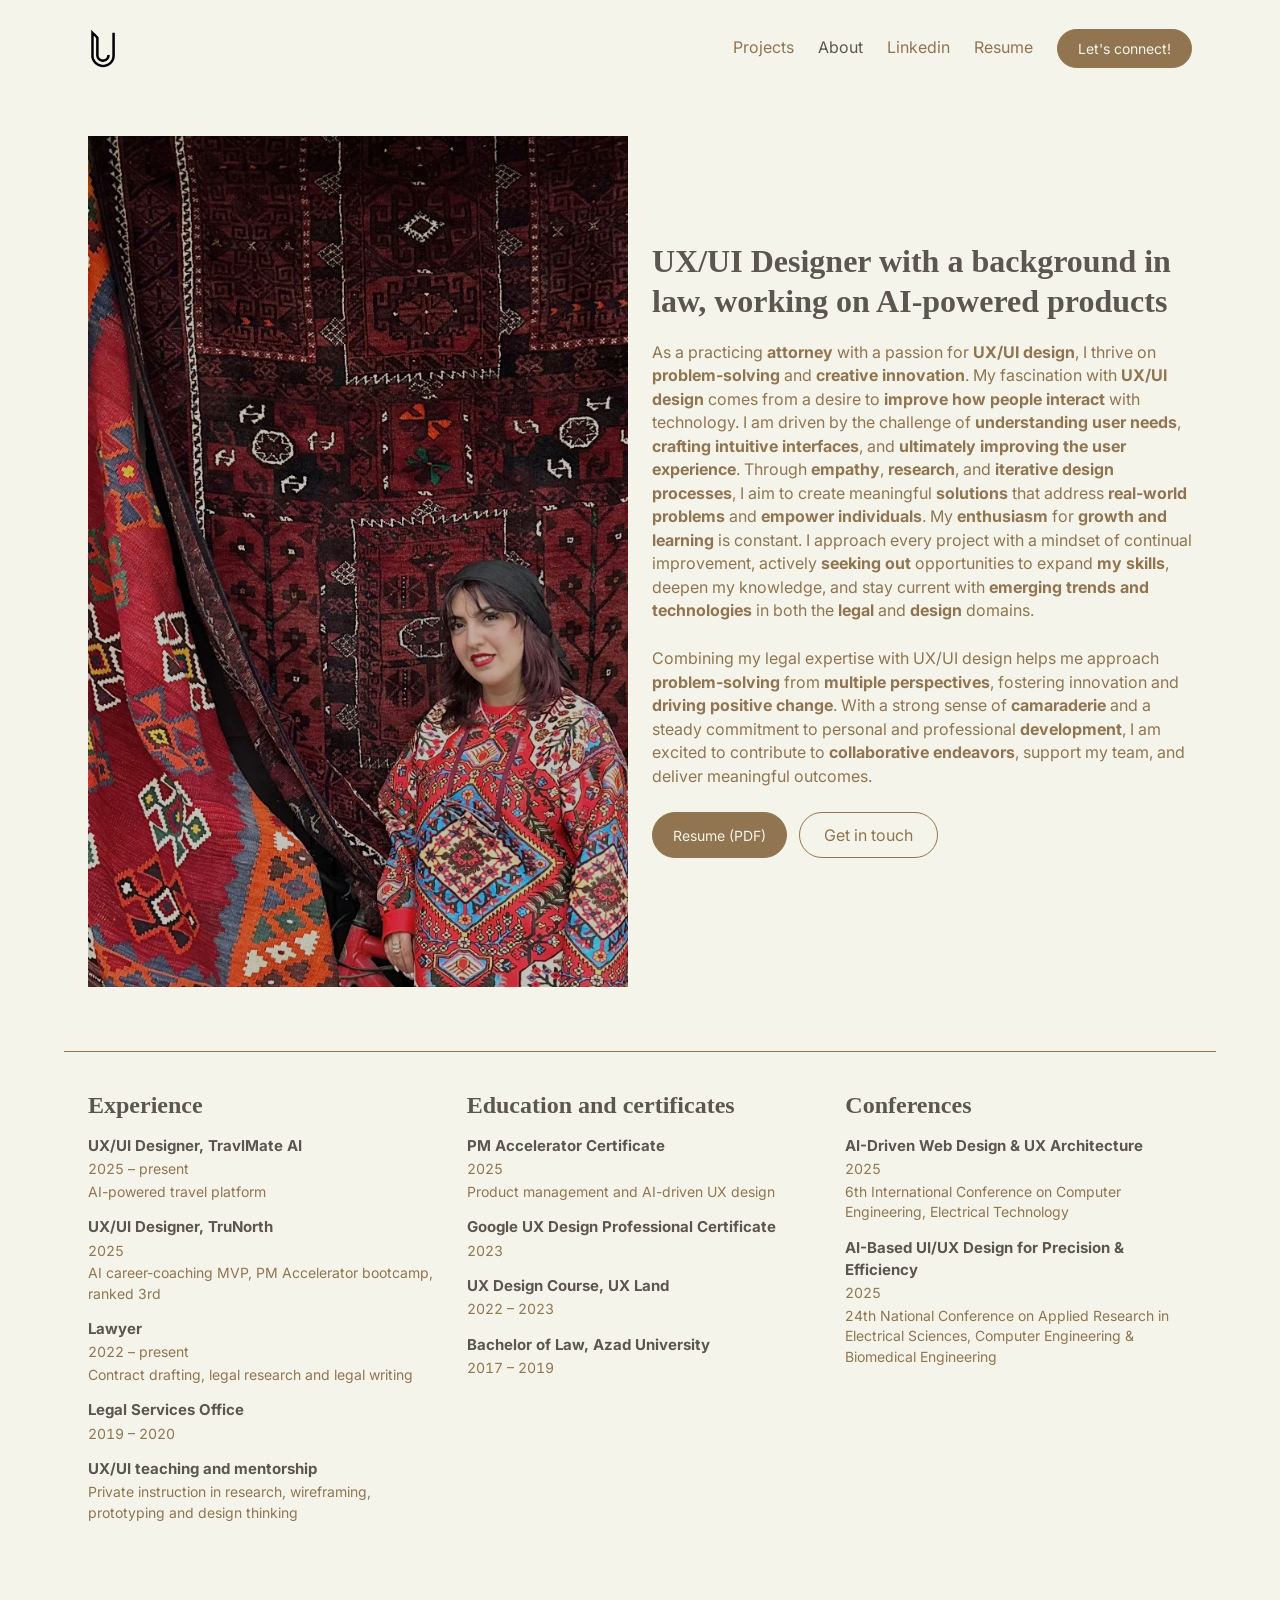
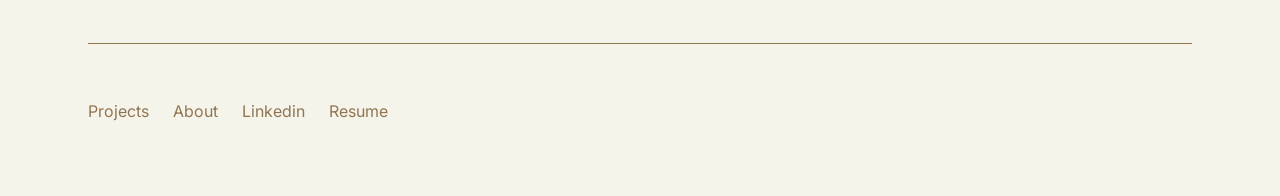
==== commit c41dceab: "Revert taste-skill layout pass Restores the earlier page design (centered hero, bordered project car" ====
--- a/about.html
+++ b/about.html
@@ -3,9 +3,9 @@
 <head>
 <meta charset="utf-8">
 <meta name="viewport" content="width=device-width, initial-scale=1, viewport-fit=cover">
-<title>About | Lily Shaker</title>
+<title>About — lily shaker&#x27;s Portfolio</title>
 <meta name="description" content="Lily Shaker is a UX/UI designer working on AI-powered products: TravlMate, an AI travel app in development, and TruNorth, an AI career-coaching MVP ranked 3rd at the PM Accelerator bootcamp. Background in law.">
-<meta property="og:title" content="About | Lily Shaker">
+<meta property="og:title" content="About — lily shaker&#x27;s Portfolio">
 <meta property="og:description" content="Lily Shaker is a UX/UI designer working on AI-powered products: TravlMate, an AI travel app in development, and TruNorth, an AI career-coaching MVP ranked 3rd at the PM Accelerator bootcamp. Background in law.">
 <meta property="og:type" content="website">
 <meta name="theme-color" content="#F5F4EB">
@@ -13,12 +13,11 @@
 <link rel="icon" href="assets/img/photo_2025-04-30_170219-removebg-preview-c342f74a-4d41-411a-.webp">
 <link rel="preconnect" href="https://fonts.googleapis.com">
 <link rel="preconnect" href="https://fonts.gstatic.com" crossorigin>
-<link rel="stylesheet" href="https://fonts.googleapis.com/css2?family=Inter:wght@400;500;600;700&display=swap">
+<link rel="stylesheet" href="https://fonts.googleapis.com/css2?family=Inter:wght@400;700&display=swap">
 <link rel="stylesheet" href="https://api.fontshare.com/v2/css?f[]=gambetta@600,700&display=swap">
 <link rel="stylesheet" href="assets/css/style.css">
 </head>
 <body>
-<a class="skip-link" href="#main">Skip to content</a>
 <header class="nav">
   <div class="wrap">
     <a class="logo" href="index.html" aria-label="Lily Shaker, home"><img src="assets/img/photo_2025-04-30_170219-removebg-preview-c342f74a-4d41-411a-.webp" alt="Lily Shaker logo" width="31" height="40"></a>
@@ -33,7 +32,7 @@
   </div>
   <nav aria-label="Menu"><a href="index.html">Projects</a><a href="about.html" aria-current="page">About</a><a href="https://www.linkedin.com/in/lilyshaker" target="_blank" rel="noopener">Linkedin</a><a href="assets/Lily_Shaker_Resume.pdf" target="_blank" rel="noopener">Resume</a><a class="btn" href="contact.html">Let's connect!</a></nav>
 </div>
-<main id="main" tabindex="-1">
+<main>
 <section class="about">
   <div class="wrap grid12">
     <div style="grid-column:1/7" class="reveal"><img class="about-photo" src="assets/img/Rmwe0pkHVSwE8qAB.webp" alt="Lily Shaker standing in front of traditional Persian rugs" width="1341" height="2112"></div>
@@ -41,10 +40,10 @@
       <h1 class="about-title">UX/UI Designer with a background in law, working on AI-powered products</h1>
       <p>As a practicing <strong>attorney</strong> with a passion for <strong>UX/UI design</strong>, I thrive on <strong>problem-solving</strong> and <strong>creative innovation</strong>. My fascination with <strong>UX/UI design</strong> comes from a desire to <strong>improve how people interact</strong> with technology. I am driven by the challenge of <strong>understanding user needs</strong>, <strong>crafting intuitive interfaces</strong>, and <strong>ultimately improving the user experience</strong>. Through <strong>empathy</strong>, <strong>research</strong>, and <strong>iterative design processes</strong>, I aim to create meaningful <strong>solutions</strong> that address <strong>real-world problems</strong> and <strong>empower individuals</strong>. My <strong>enthusiasm</strong> for <strong>growth and learning</strong> is constant. I approach every project with a mindset of continual improvement, actively <strong>seeking out</strong> opportunities to expand <strong>my skills</strong>, deepen my knowledge, and stay current with <strong>emerging trends and technologies</strong> in both the <strong>legal</strong> and <strong>design</strong> domains.</p>
       <p>Combining my legal expertise with UX/UI design helps me approach <strong>problem-solving</strong> from <strong>multiple perspectives</strong>, fostering innovation and <strong>driving positive change</strong>. With a strong sense of <strong>camaraderie</strong> and a steady commitment to personal and professional <strong>development</strong>, I am excited to contribute to <strong>collaborative endeavors</strong>, support my team, and deliver meaningful outcomes.</p>
-      <p class="actions"><a class="btn" href="assets/Lily_Shaker_Resume.pdf" target="_blank" rel="noopener">Resume (PDF)</a><a class="btn btn--outline" href="contact.html">Let's connect!</a></p>
+      <p class="actions"><a class="btn" href="assets/Lily_Shaker_Resume.pdf" target="_blank" rel="noopener">Resume (PDF)</a><a class="btn btn--outline" href="contact.html">Get in touch</a></p>
     </div>
   </div>
-  <div class="wrap facts-grid reveal"><div class="facts-col"><h2>Experience</h2><ul class="facts"><li><span class="f-what">UX/UI Designer, TravlMate AI</span><span class=f-when>2025 - present</span><span class=f-note>AI-powered travel platform</span></li><li><span class="f-what">UX/UI Designer, TruNorth</span><span class=f-when>2025</span><span class=f-note>AI career-coaching MVP, PM Accelerator bootcamp, ranked 3rd</span></li><li><span class="f-what">Lawyer</span><span class=f-when>2022 - present</span><span class=f-note>Contract drafting, legal research and legal writing</span></li><li><span class="f-what">Legal Services Office</span><span class=f-when>2019 - 2020</span></li><li><span class="f-what">UX/UI teaching and mentorship</span><span class=f-note>Private instruction in research, wireframing, prototyping and design thinking</span></li></ul></div><div class="facts-col"><h2>Education and certificates</h2><ul class="facts"><li><span class="f-what">PM Accelerator Certificate</span><span class=f-when>2025</span><span class=f-note>Product management and AI-driven UX design</span></li><li><span class="f-what">Google UX Design Professional Certificate</span><span class=f-when>2023</span></li><li><span class="f-what">UX Design Course, UX Land</span><span class=f-when>2022 - 2023</span></li><li><span class="f-what">Bachelor of Law, Azad University</span><span class=f-when>2017 - 2019</span></li></ul></div><div class="facts-col"><h2>Conferences</h2><ul class="facts"><li><span class="f-what">AI-Driven Web Design &amp; UX Architecture</span><span class=f-when>2025</span><span class=f-note>6th International Conference on Computer Engineering, Electrical Technology</span></li><li><span class="f-what">AI-Based UI/UX Design for Precision &amp; Efficiency</span><span class=f-when>2025</span><span class=f-note>24th National Conference on Applied Research in Electrical Sciences, Computer Engineering &amp; Biomedical Engineering</span></li></ul></div></div>
+  <div class="wrap facts-grid reveal"><div class="facts-col"><h2>Experience</h2><ul class="facts"><li><span class="f-what">UX/UI Designer, TravlMate AI</span><span class=f-when>2025 – present</span><span class=f-note>AI-powered travel platform</span></li><li><span class="f-what">UX/UI Designer, TruNorth</span><span class=f-when>2025</span><span class=f-note>AI career-coaching MVP, PM Accelerator bootcamp, ranked 3rd</span></li><li><span class="f-what">Lawyer</span><span class=f-when>2022 – present</span><span class=f-note>Contract drafting, legal research and legal writing</span></li><li><span class="f-what">Legal Services Office</span><span class=f-when>2019 – 2020</span></li><li><span class="f-what">UX/UI teaching and mentorship</span><span class=f-note>Private instruction in research, wireframing, prototyping and design thinking</span></li></ul></div><div class="facts-col"><h2>Education and certificates</h2><ul class="facts"><li><span class="f-what">PM Accelerator Certificate</span><span class=f-when>2025</span><span class=f-note>Product management and AI-driven UX design</span></li><li><span class="f-what">Google UX Design Professional Certificate</span><span class=f-when>2023</span></li><li><span class="f-what">UX Design Course, UX Land</span><span class=f-when>2022 – 2023</span></li><li><span class="f-what">Bachelor of Law, Azad University</span><span class=f-when>2017 – 2019</span></li></ul></div><div class="facts-col"><h2>Conferences</h2><ul class="facts"><li><span class="f-what">AI-Driven Web Design &amp; UX Architecture</span><span class=f-when>2025</span><span class=f-note>6th International Conference on Computer Engineering, Electrical Technology</span></li><li><span class="f-what">AI-Based UI/UX Design for Precision &amp; Efficiency</span><span class=f-when>2025</span><span class=f-note>24th National Conference on Applied Research in Electrical Sciences, Computer Engineering &amp; Biomedical Engineering</span></li></ul></div></div>
 </section>
 </main>
 <footer class="footer">
--- a/assets/css/style.css
+++ b/assets/css/style.css
@@ -3,7 +3,7 @@
 :root {
   --bg: #F5F4EB;
   --ink: #5C5651;        /* headings */
-  --text: #765e40;       /* body copy, links, accents (brand #917550 darkened to pass WCAG AA) */
+  --text: #917550;       /* body copy, links, accents */
   --gold: #B58D56;
   --card: #E2E0D8;
   --line: #917550;
@@ -13,10 +13,7 @@
   --sans: "Inter", system-ui, -apple-system, "Segoe UI", Roboto, Arial, sans-serif;
   --maxw: 1104px;
   --gutter: 24px;
-  --nav-h: 72px;
-  --r-lg: 16px;   /* shape rule: containers and media 16px, inputs 10px, buttons full pill */
-  --r-sm: 10px;
-  --z-nav: 40; --z-top: 30; --z-menu: 60; --z-lightbox: 80; --z-skip: 90;
+  --nav-h: 96px;
   --ease: cubic-bezier(0.22, 0.61, 0.36, 1);
   color-scheme: light;
 }
@@ -322,7 +319,7 @@
   position: fixed; right: 20px; bottom: calc(20px + env(safe-area-inset-bottom, 0px)); z-index: 30;
   width: 44px; height: 44px; border-radius: 50%; border: 1px solid var(--text);
   background: var(--bg); color: var(--text); cursor: pointer; display: grid; place-items: center;
-  opacity: 0; visibility: hidden; transform: translateY(8px); transition: opacity .2s ease-in-out, transform .2s ease-in-out, visibility .2s;
+  opacity: 0; visibility: hidden; transform: translateY(8px); transition: .2s ease-in-out;
 }
 .to-top.show { opacity: 1; visibility: visible; transform: none; }
 .to-top:hover { color: var(--ink); border-color: var(--ink); }
@@ -459,102 +456,3 @@
 .rich a.btn { color: var(--on-accent); text-decoration: none; }
 .rich a.btn--outline { color: var(--text); }
 .rich a.btn--outline:hover { color: var(--ink); }
-
-/* =========================================================
-   Taste pass: preserve Lily's brand (cream, warm brown, Gambetta + Inter),
-   tighten hierarchy, one light theme, one shape rule, full interaction states.
-   ========================================================= */
-
-/* Type: tighter display tracking, readable measure, no orphans */
-h1, h2, h3 { letter-spacing: -0.015em; }
-.home-hero h1, .cs-hero h1, .cs-hero .rich h2 { letter-spacing: -0.025em; }
-p, li { text-wrap: pretty; }
-.rich p, .rich li, .rich ul, .rich ol { max-width: 70ch; }
-.rich.align-center p, .rich.align-center ul, .rich.align-center ol { margin-inline: auto; }
-
-/* Skip link */
-.skip-link { position: absolute; left: 16px; top: -60px; z-index: var(--z-skip); background: var(--ink); color: var(--bg); padding: 10px 16px; border-radius: var(--r-sm); text-decoration: none; transition: top .2s var(--ease); }
-.skip-link:focus { top: 12px; }
-main:focus { outline: none; }
-
-/* Buttons: tactile press, named transitions */
-.btn { transition: color .2s var(--ease), background-color .2s var(--ease), border-color .2s var(--ease), transform .15s var(--ease); }
-.btn:active, .text-link:active, .step:active, .project:active { transform: scale(0.98); }
-.btn--lg { font-size: 16px; padding: 12px 26px; }
-.text-link { color: var(--ink); font-weight: 600; text-decoration: underline; text-decoration-thickness: 1px; text-underline-offset: 4px; transition: color .2s var(--ease); display: inline-block; }
-.text-link:hover { color: var(--text); }
-
-/* Hero: left-aligned split with a real photo, fits the first screen */
-.home-hero { text-align: left; padding: calc(var(--nav-h) + 24px) 0 64px; }
-.hero-grid { display: grid; grid-template-columns: minmax(0, 7fr) minmax(0, 5fr); gap: clamp(32px, 6vw, 80px); align-items: center; }
-.home-hero h1 { font-size: clamp(44px, 6.4vw, 76px); line-height: 1.05; margin-bottom: 12px; }
-.home-hero h2 { font-size: clamp(26px, 3.2vw, 40px); line-height: 1.15; margin-bottom: 20px; color: var(--ink); }
-.home-hero p { margin: 0 0 28px; max-width: 46ch; font-size: 18px; }
-.hero-ctas { display: flex; align-items: center; gap: 24px; flex-wrap: wrap; }
-.hero-photo { margin: 0; justify-self: end; width: 100%; max-width: 420px; }
-.hero-photo img { width: 100%; height: auto; aspect-ratio: 4 / 5; object-fit: cover; object-position: 50% 70%; border-radius: var(--r-lg); box-shadow: 0 24px 50px rgba(92, 70, 40, .18); }
-@media (max-width: 767px) {
-  .hero-grid { grid-template-columns: 1fr; gap: 32px; }
-  .hero-photo { justify-self: start; max-width: 100%; }
-  .hero-photo img { aspect-ratio: 4 / 3; object-position: 50% 62%; }
-}
-
-/* Section heads in sentence case, no shouting caps */
-.projects-head h2 { font-weight: 600; text-transform: none; }
-
-/* Project cards: no box, the media carries the weight */
-.project { border: 0; border-radius: 0; padding: 0; background: none; }
-.project:hover { background: none; }
-.project-media { border-radius: var(--r-lg); }
-.project:hover .project-media .stage { transform: scale(1.025); }
-.project-info { padding: 24px 0 8px; }
-.project-info h3 { margin: 6px 0 10px; }
-.meta-row { list-style: none; padding: 0; margin: 0; display: flex; flex-wrap: wrap; gap: 4px 18px; }
-.meta-row li { border: 0; padding: 0; border-radius: 0; font-size: 14px; color: var(--text); }
-.meta-row li:first-child { color: var(--ink); font-weight: 600; }
-.more { display: inline-block; margin-top: 14px; color: var(--ink); font-weight: 600; text-decoration: underline; text-decoration-thickness: 1px; text-underline-offset: 4px; }
-.projects { gap: 72px; }
-.projects--earlier { gap: 40px; }
-@media (max-width: 600px) { .project { padding: 0; } .project-info { padding: 18px 0 4px; } .projects { gap: 48px; } }
-
-/* Designing for AI: heading column + list, not a card grid */
-.ai-section { display: grid; grid-template-columns: minmax(0, 4fr) minmax(0, 8fr); gap: 32px clamp(32px, 5vw, 72px); padding-block: 40px 88px; align-items: start; }
-.ai-section .section-intro { position: sticky; top: calc(var(--nav-h) + 16px); margin: 0; }
-.patterns { list-style: none; margin: 0; padding: 0; display: grid; gap: 40px; }
-.pattern { background: none; border-radius: 0; padding: 0 0 0 24px; border-left: 2px solid var(--card); display: block; margin: 0; }
-.pattern h3 { font-size: 26px; margin-bottom: 10px; }
-.pattern p { font-size: 16px; max-width: 62ch; }
-.pattern-links { display: flex; gap: 20px; flex-wrap: wrap; }
-.pattern-links a { text-decoration: underline; text-decoration-thickness: 1px; text-underline-offset: 4px; font-weight: 600; }
-@media (max-width: 767px) { .ai-section { grid-template-columns: 1fr; } .ai-section .section-intro { position: static; } }
-
-/* One theme per page: brown bands become a tint of the same light palette */
-.sec.tint { color: var(--text); }
-.sec.tint .rich, .sec.tint h1, .sec.tint h2, .sec.tint h3, .sec.tint h4 { color: var(--ink); }
-.sec.tint .pc5 { color: var(--ink); }
-.sec.tint .card { background: var(--bg); }
-.sec.tint .marquee-track { color: var(--ink); }
-
-/* Shape rule */
-.card, .mock, .glance-facts, .browser-frame, .about-photo { border-radius: var(--r-lg); }
-.field input, .field textarea { border-radius: var(--r-sm); border-color: color-mix(in srgb, var(--text) 45%, transparent); }
-
-/* Case-study hero sits closer to the nav */
-.cs-hero { padding-top: calc(var(--nav-h) + 24px); min-height: 0; padding-bottom: 48px; }
-
-/* Keyboard access for zoomable images */
-img.zoom:focus-visible { outline: 3px solid var(--ink); outline-offset: 4px; }
-
-/* Form errors */
-.field-error { margin: 0; min-height: 0; font-size: 14px; color: #9b3b2c; }
-.field-error:empty { display: none; }
-.field input[aria-invalid="true"], .field textarea[aria-invalid="true"] { border-color: #9b3b2c; }
-
-/* 404 */
-.nf { padding: calc(var(--nav-h) + 64px) 0 96px; }
-.nf h1 { font-size: clamp(36px, 5vw, 56px); }
-.nf p { max-width: 52ch; margin-bottom: 28px; }
-
-/* Layering scale */
-.nav { z-index: var(--z-nav); } .overlay { z-index: var(--z-menu); } .to-top { z-index: var(--z-top); } .lightbox { z-index: var(--z-lightbox); }
-.patterns { grid-template-columns: minmax(0, 1fr); }
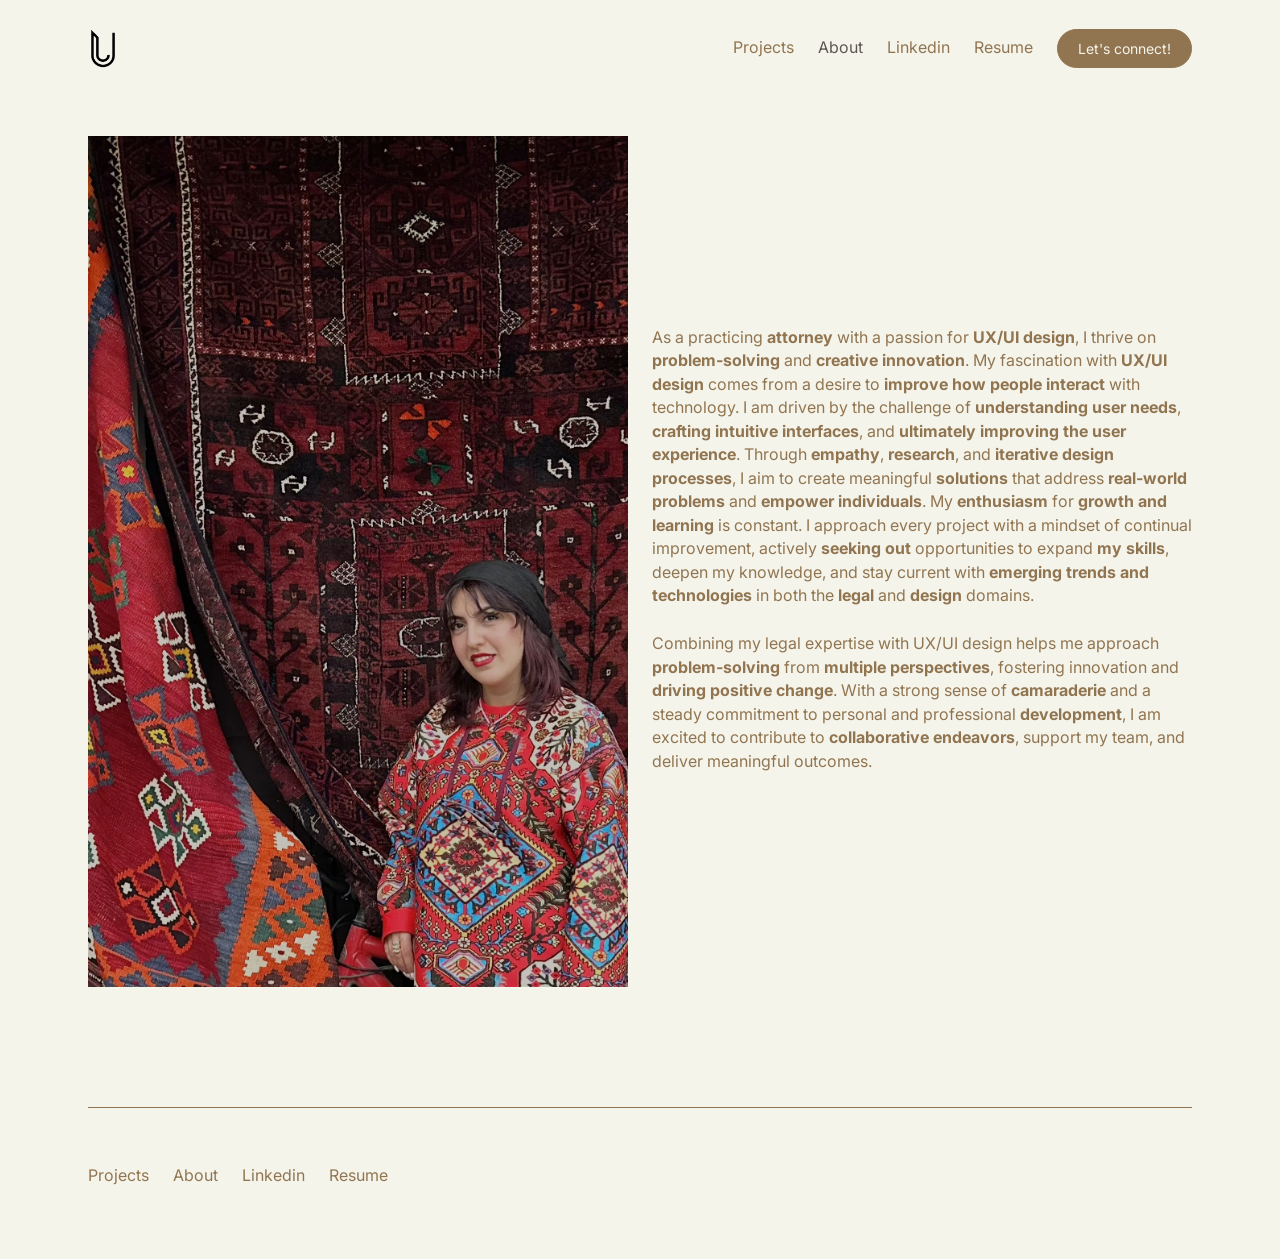
==== commit 80e4290d: "Restore the original day-one portfolio Returns every page, style and script to the first version bui" ====
--- a/about.html
+++ b/about.html
@@ -4,12 +4,11 @@
 <meta charset="utf-8">
 <meta name="viewport" content="width=device-width, initial-scale=1, viewport-fit=cover">
 <title>About — lily shaker&#x27;s Portfolio</title>
-<meta name="description" content="Lily Shaker is a UX/UI designer working on AI-powered products: TravlMate, an AI travel app in development, and TruNorth, an AI career-coaching MVP ranked 3rd at the PM Accelerator bootcamp. Background in law.">
+<meta name="description" content="lily shaker — UX /UI designer. It&#x27;s a lawyer&#x27;s journey into UX Design.">
 <meta property="og:title" content="About — lily shaker&#x27;s Portfolio">
-<meta property="og:description" content="Lily Shaker is a UX/UI designer working on AI-powered products: TravlMate, an AI travel app in development, and TruNorth, an AI career-coaching MVP ranked 3rd at the PM Accelerator bootcamp. Background in law.">
+<meta property="og:description" content="lily shaker — UX /UI designer. It&#x27;s a lawyer&#x27;s journey into UX Design.">
 <meta property="og:type" content="website">
 <meta name="theme-color" content="#F5F4EB">
-<script type="application/ld+json">{"@context": "https://schema.org", "@type": "Person", "name": "Lily Shaker", "jobTitle": "UX/UI Designer", "url": "https://www.lilyshaker.com/", "sameAs": ["https://www.linkedin.com/in/lilyshaker"]}</script>
 <link rel="icon" href="assets/img/photo_2025-04-30_170219-removebg-preview-c342f74a-4d41-411a-.webp">
 <link rel="preconnect" href="https://fonts.googleapis.com">
 <link rel="preconnect" href="https://fonts.gstatic.com" crossorigin>
@@ -37,13 +36,11 @@
   <div class="wrap grid12">
     <div style="grid-column:1/7" class="reveal"><img class="about-photo" src="assets/img/Rmwe0pkHVSwE8qAB.webp" alt="Lily Shaker standing in front of traditional Persian rugs" width="1341" height="2112"></div>
     <div style="grid-column:7/13" class="about-text rich reveal">
-      <h1 class="about-title">UX/UI Designer with a background in law, working on AI-powered products</h1>
+      <h1 class="visually-hidden" style="position:absolute;width:1px;height:1px;overflow:hidden;clip:rect(0 0 0 0)">About Lily Shaker</h1>
       <p>As a practicing <strong>attorney</strong> with a passion for <strong>UX/UI design</strong>, I thrive on <strong>problem-solving</strong> and <strong>creative innovation</strong>. My fascination with <strong>UX/UI design</strong> comes from a desire to <strong>improve how people interact</strong> with technology. I am driven by the challenge of <strong>understanding user needs</strong>, <strong>crafting intuitive interfaces</strong>, and <strong>ultimately improving the user experience</strong>. Through <strong>empathy</strong>, <strong>research</strong>, and <strong>iterative design processes</strong>, I aim to create meaningful <strong>solutions</strong> that address <strong>real-world problems</strong> and <strong>empower individuals</strong>. My <strong>enthusiasm</strong> for <strong>growth and learning</strong> is constant. I approach every project with a mindset of continual improvement, actively <strong>seeking out</strong> opportunities to expand <strong>my skills</strong>, deepen my knowledge, and stay current with <strong>emerging trends and technologies</strong> in both the <strong>legal</strong> and <strong>design</strong> domains.</p>
       <p>Combining my legal expertise with UX/UI design helps me approach <strong>problem-solving</strong> from <strong>multiple perspectives</strong>, fostering innovation and <strong>driving positive change</strong>. With a strong sense of <strong>camaraderie</strong> and a steady commitment to personal and professional <strong>development</strong>, I am excited to contribute to <strong>collaborative endeavors</strong>, support my team, and deliver meaningful outcomes.</p>
-      <p class="actions"><a class="btn" href="assets/Lily_Shaker_Resume.pdf" target="_blank" rel="noopener">Resume (PDF)</a><a class="btn btn--outline" href="contact.html">Get in touch</a></p>
     </div>
   </div>
-  <div class="wrap facts-grid reveal"><div class="facts-col"><h2>Experience</h2><ul class="facts"><li><span class="f-what">UX/UI Designer, TravlMate AI</span><span class=f-when>2025 – present</span><span class=f-note>AI-powered travel platform</span></li><li><span class="f-what">UX/UI Designer, TruNorth</span><span class=f-when>2025</span><span class=f-note>AI career-coaching MVP, PM Accelerator bootcamp, ranked 3rd</span></li><li><span class="f-what">Lawyer</span><span class=f-when>2022 – present</span><span class=f-note>Contract drafting, legal research and legal writing</span></li><li><span class="f-what">Legal Services Office</span><span class=f-when>2019 – 2020</span></li><li><span class="f-what">UX/UI teaching and mentorship</span><span class=f-note>Private instruction in research, wireframing, prototyping and design thinking</span></li></ul></div><div class="facts-col"><h2>Education and certificates</h2><ul class="facts"><li><span class="f-what">PM Accelerator Certificate</span><span class=f-when>2025</span><span class=f-note>Product management and AI-driven UX design</span></li><li><span class="f-what">Google UX Design Professional Certificate</span><span class=f-when>2023</span></li><li><span class="f-what">UX Design Course, UX Land</span><span class=f-when>2022 – 2023</span></li><li><span class="f-what">Bachelor of Law, Azad University</span><span class=f-when>2017 – 2019</span></li></ul></div><div class="facts-col"><h2>Conferences</h2><ul class="facts"><li><span class="f-what">AI-Driven Web Design &amp; UX Architecture</span><span class=f-when>2025</span><span class=f-note>6th International Conference on Computer Engineering, Electrical Technology</span></li><li><span class="f-what">AI-Based UI/UX Design for Precision &amp; Efficiency</span><span class=f-when>2025</span><span class=f-note>24th National Conference on Applied Research in Electrical Sciences, Computer Engineering &amp; Biomedical Engineering</span></li></ul></div></div>
 </section>
 </main>
 <footer class="footer">
--- a/assets/css/style.css
+++ b/assets/css/style.css
@@ -407,52 +407,3 @@
 .align-center li > p { display: inline; }
 figure.media { margin: 0; } .caption { font-size: 14px; margin-top: 12px; }
 .actions { display: flex; gap: 12px; flex-wrap: wrap; margin-top: 24px; } .align-center .actions { justify-content: center; }
-
-/* ---------- Positioning additions ---------- */
-.hero-lead { color: var(--ink); font-size: 18px; margin-bottom: 12px !important; }
-.home-hero h2 { text-wrap: balance; }
-.meta-row { list-style: none; padding: 0; margin: 16px 0 0; display: flex; flex-wrap: wrap; gap: 8px; }
-.meta-row li { margin: 0; font-size: 13px; line-height: 1.4; border: 1px solid var(--card); border-radius: 999px; padding: 4px 12px; color: var(--ink); }
-.projects--earlier { grid-template-columns: repeat(2, minmax(0, 1fr)); gap: 32px; }
-.project--small .project-media { aspect-ratio: 4 / 3; }
-.project--small .project-info { padding: 24px 8px 8px; }
-.project--small h3 { font-size: 25.6px; }
-@media (max-width: 767px) { .projects--earlier { grid-template-columns: 1fr; } }
-
-.ai-section { padding-block: 24px 72px; }
-.section-intro { max-width: 720px; margin-bottom: 32px; }
-.section-intro h2 { margin-bottom: 8px; }
-.patterns { display: grid; grid-template-columns: repeat(auto-fit, minmax(min(100%, 300px), 1fr)); gap: 20px; }
-.pattern { background: var(--card); border-radius: 16px; padding: 24px; display: flex; flex-direction: column; }
-.pattern h3 { font-size: 24px; margin-bottom: 10px; }
-.pattern p { font-size: 15px; margin-bottom: 12px; }
-.pattern .mine { color: var(--ink); }
-.pattern-links { margin-top: auto !important; margin-bottom: 0 !important; }
-.pattern-links a { color: var(--ink); font-weight: 700; text-decoration: none; }
-.pattern-links a:hover { text-decoration: underline; text-underline-offset: 3px; }
-
-.glance { --pt: 20px; --pb: 40px; }
-.glance .wrap > * { max-width: 100%; }
-.glance h2 { font-size: 36px; margin-bottom: 20px; }
-.glance-facts { display: grid; grid-template-columns: repeat(auto-fit, minmax(min(100%, 220px), 1fr)); gap: 16px 24px; margin: 0 0 32px; padding: 24px; border: 1px solid var(--card); border-radius: 16px; }
-.glance-facts dt { font: 600 18px/1.3 var(--serif); color: var(--ink); margin-bottom: 4px; }
-.glance-facts dd { margin: 0; font-size: 15px; }
-.glance-cols { display: grid; grid-template-columns: repeat(2, minmax(0, 1fr)); gap: 32px; }
-.glance-cols h3 { font-size: 24px; margin-bottom: 12px; }
-.glance-cols li { font-size: 15px; }
-.glance-note { font-size: 14px; margin-top: 20px; color: var(--ink); }
-@media (max-width: 767px) { .glance-cols { grid-template-columns: 1fr; gap: 16px; } }
-
-.about-title { font-size: 32px; line-height: 1.25; margin-bottom: 20px; }
-.about-text .actions { display: flex; gap: 12px; flex-wrap: wrap; }
-.facts-grid { display: grid; grid-template-columns: repeat(auto-fit, minmax(min(100%, 300px), 1fr)); gap: 32px; margin-top: 64px; padding-top: 40px; border-top: 1px solid var(--line); }
-.facts-col h2 { font-size: 24px; margin-bottom: 16px; }
-.facts { list-style: none; padding: 0; margin: 0; display: grid; gap: 14px; }
-.facts li { margin: 0; display: grid; gap: 2px; font-size: 15px; }
-.f-what { color: var(--ink); font-weight: 700; }
-.f-when { font-variant-numeric: tabular-nums; font-size: 14px; }
-.f-note { font-size: 14px; }
-.on-dark .rich, .on-dark .rich h1, .on-dark .rich h2, .on-dark .rich h3, .on-dark .rich h4, .on-dark .rich p, .on-dark .rich [class^="pc"] { color: var(--bg); }
-.rich a.btn { color: var(--on-accent); text-decoration: none; }
-.rich a.btn--outline { color: var(--text); }
-.rich a.btn--outline:hover { color: var(--ink); }
